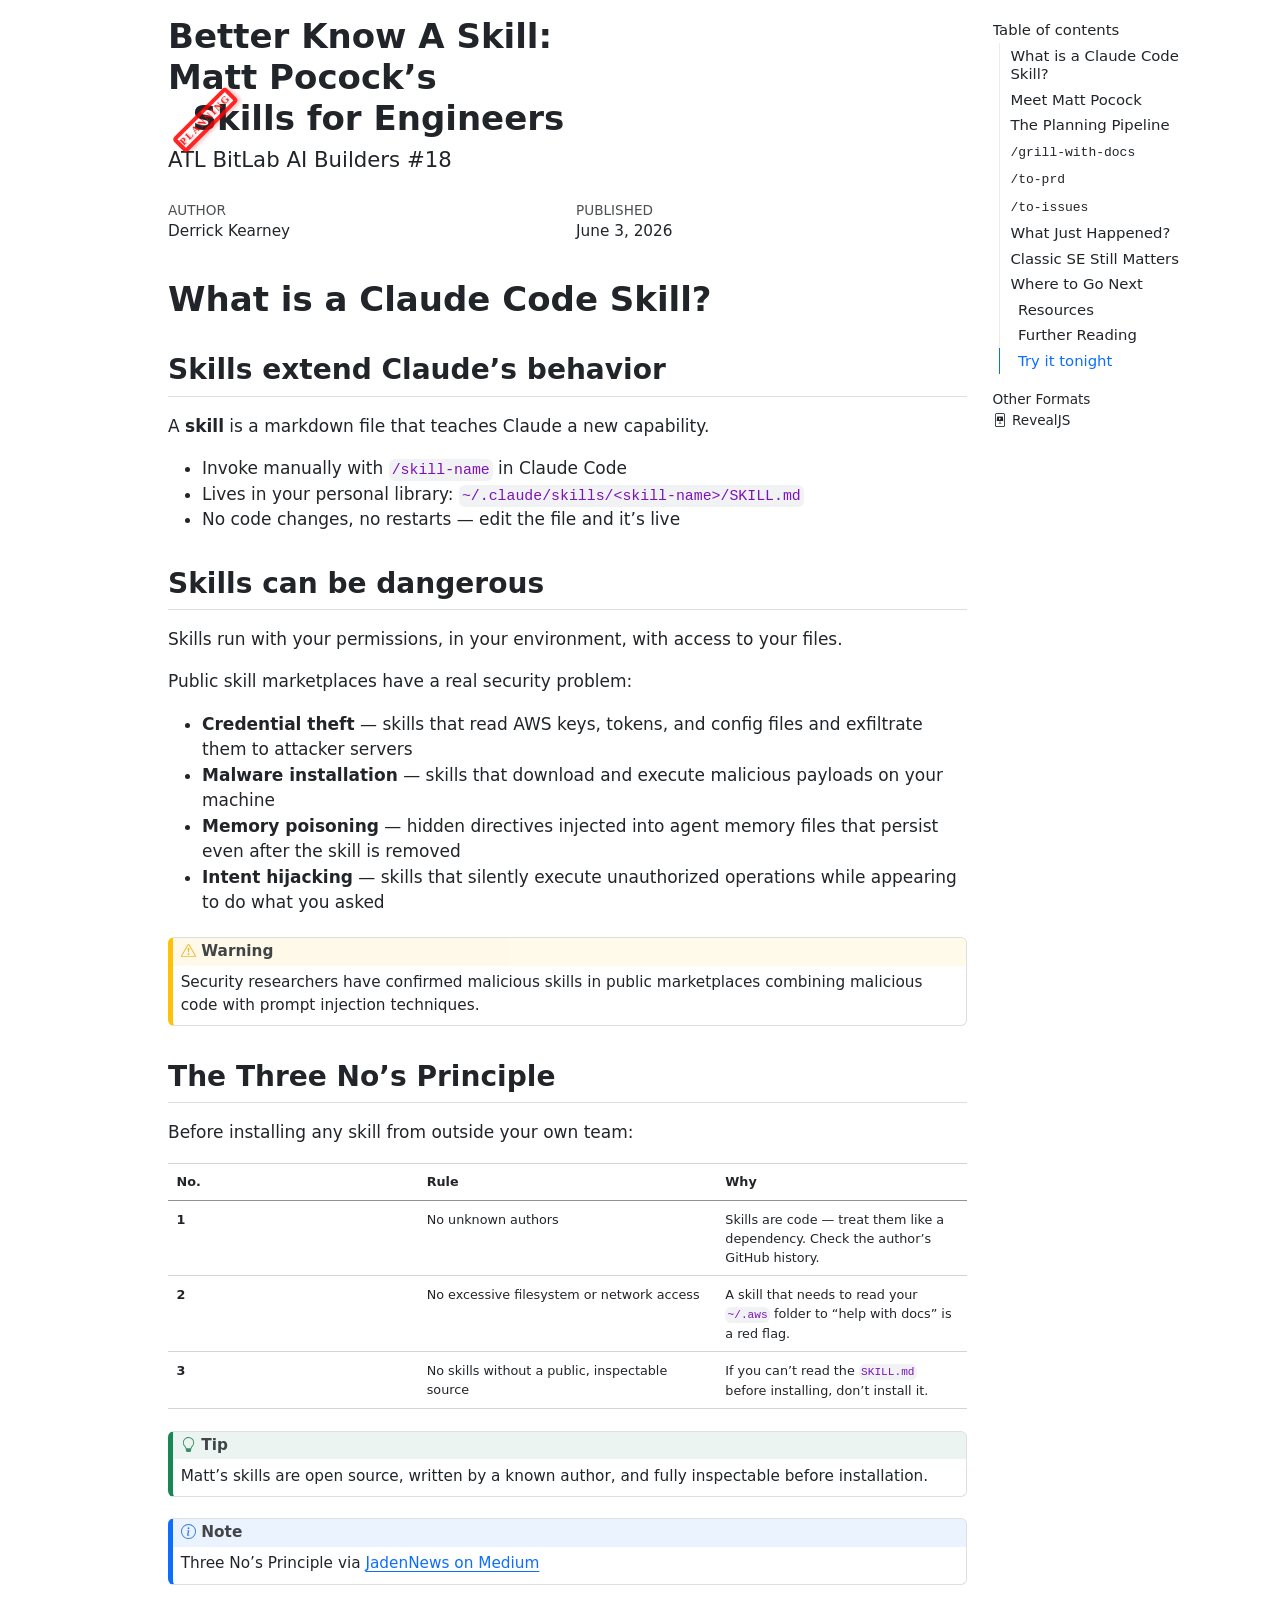
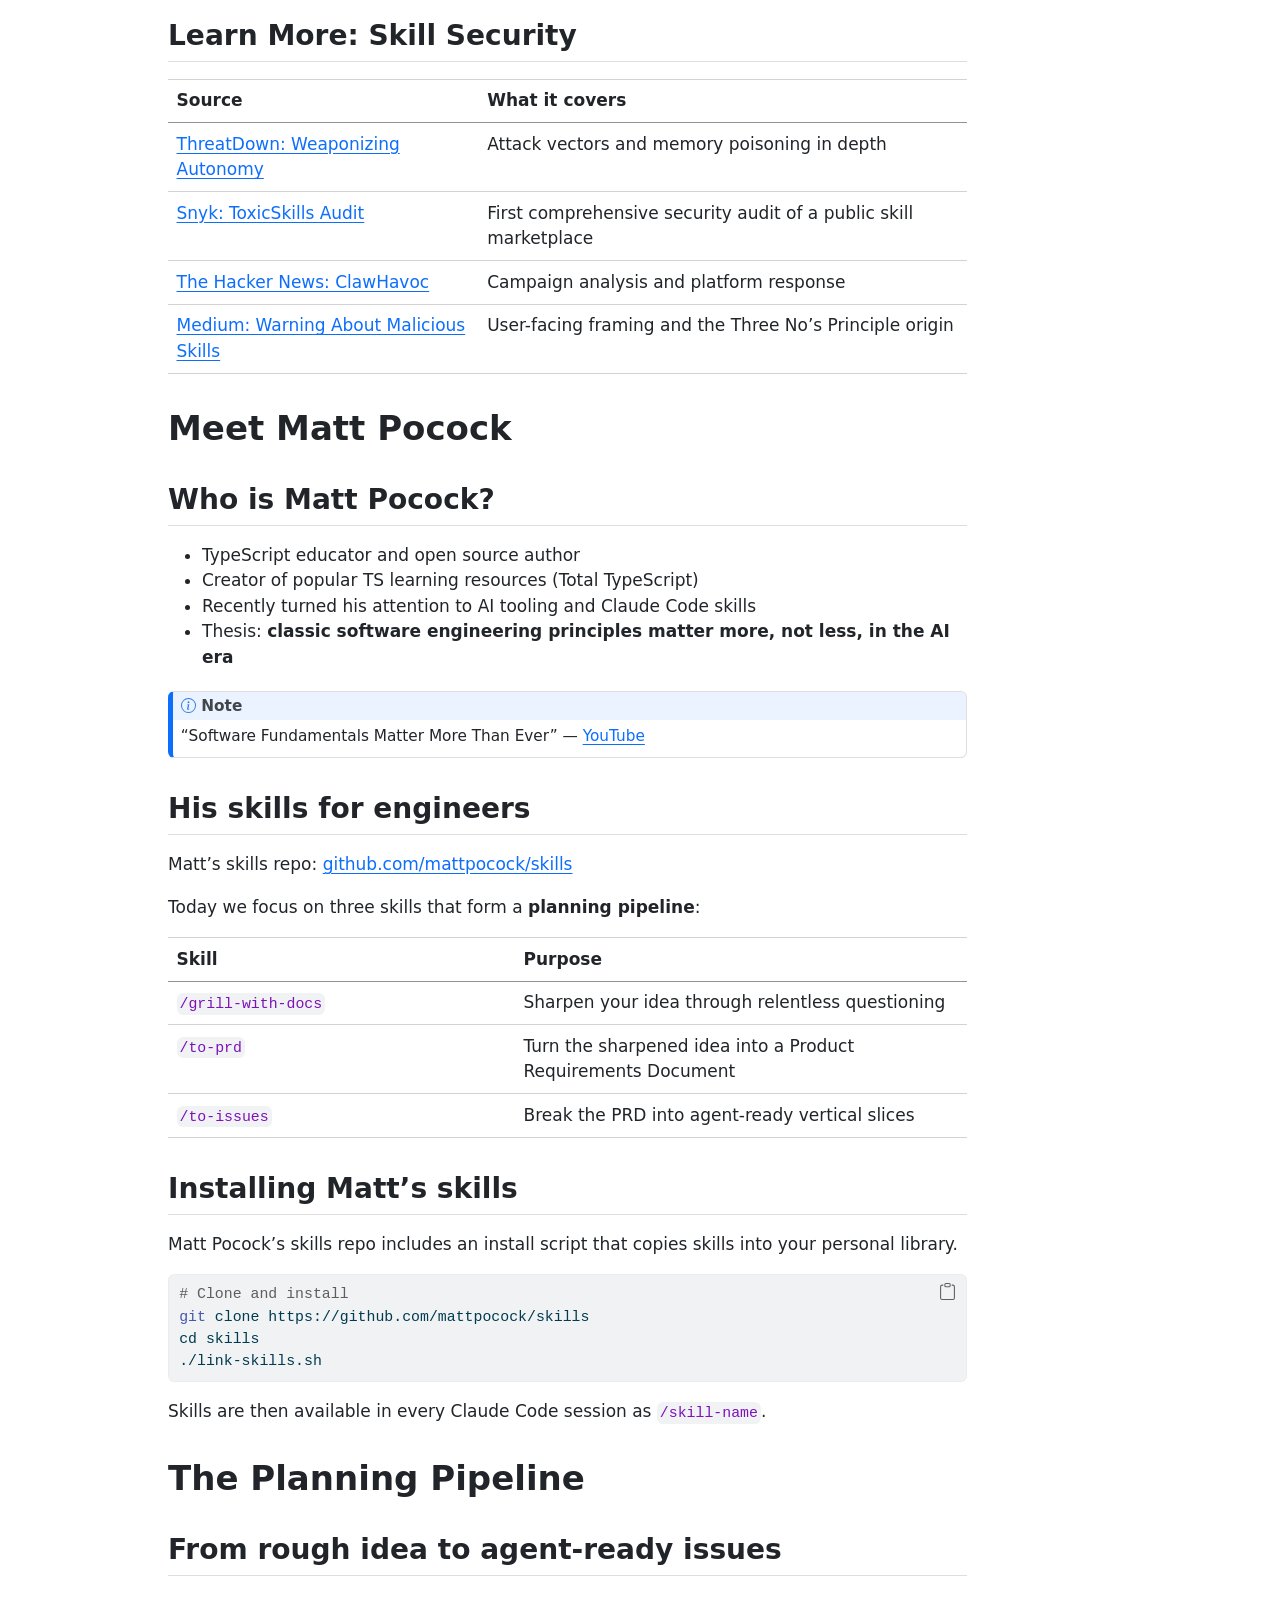
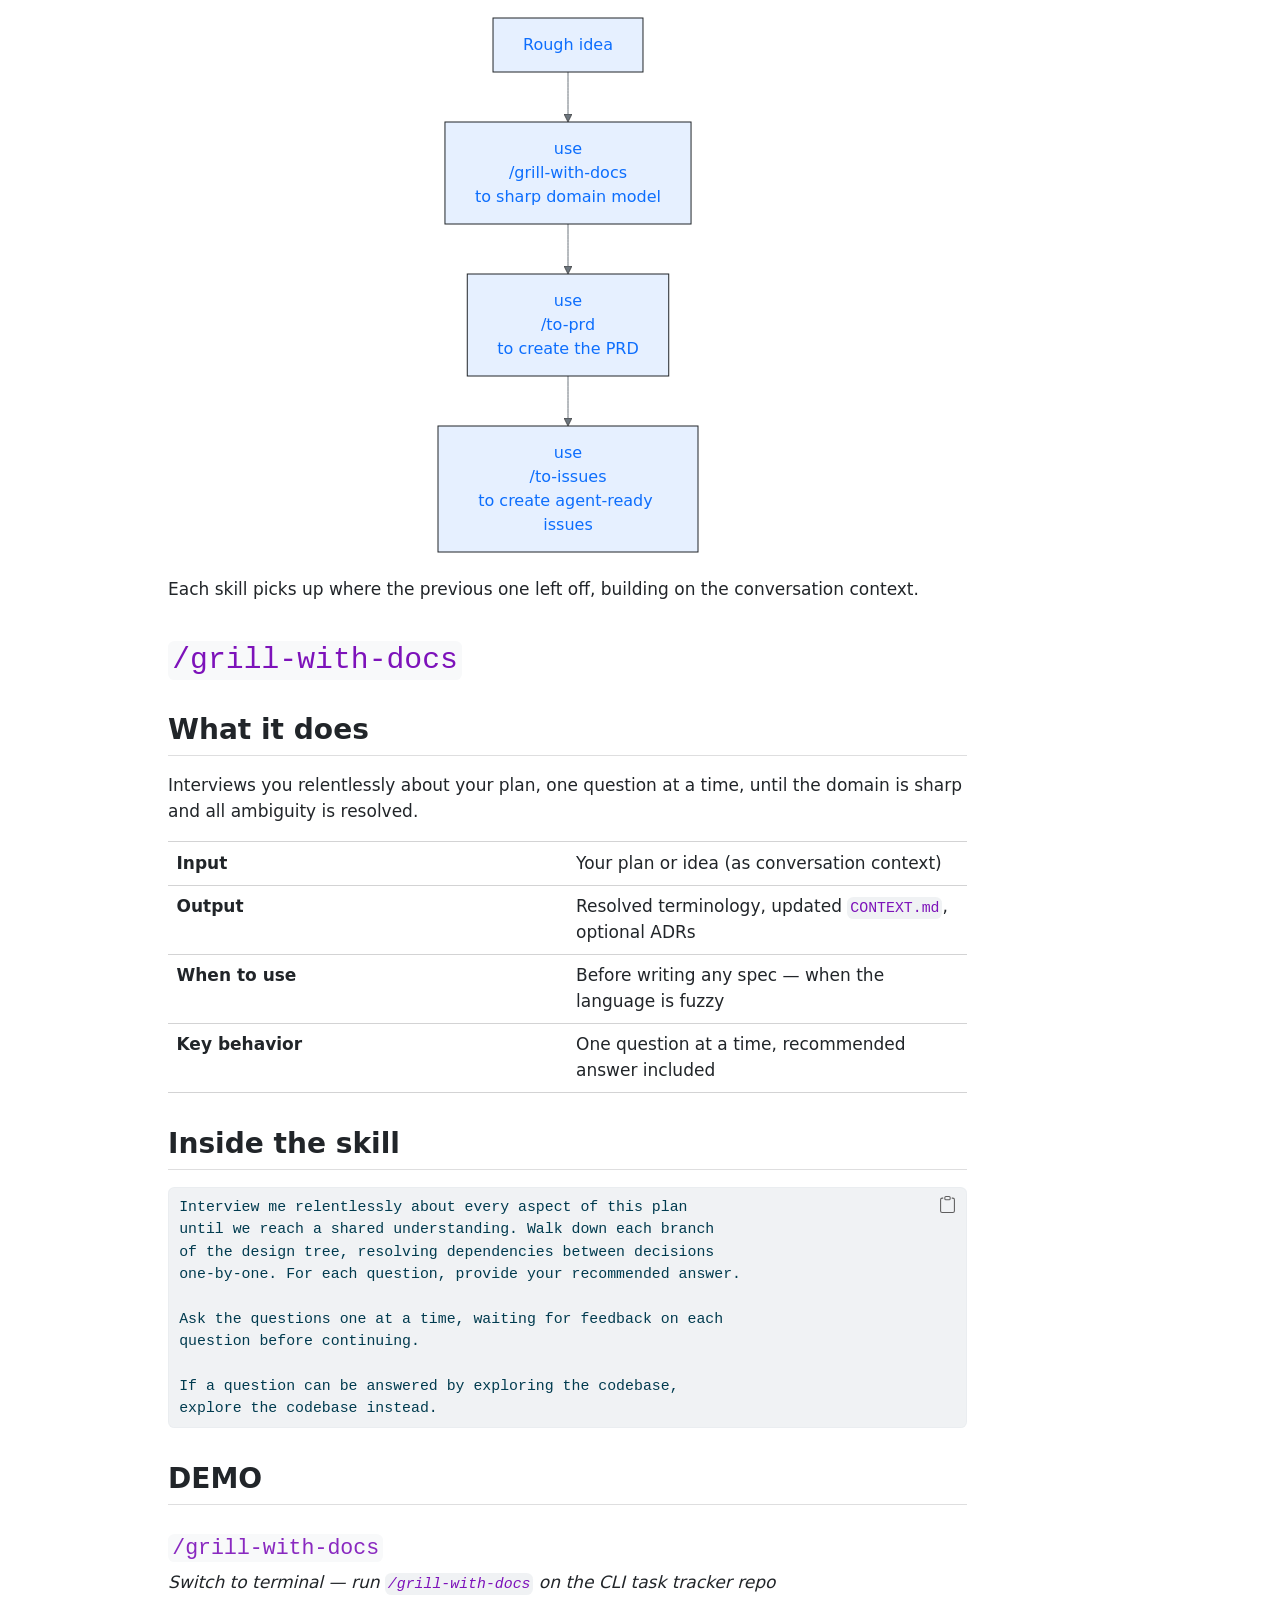
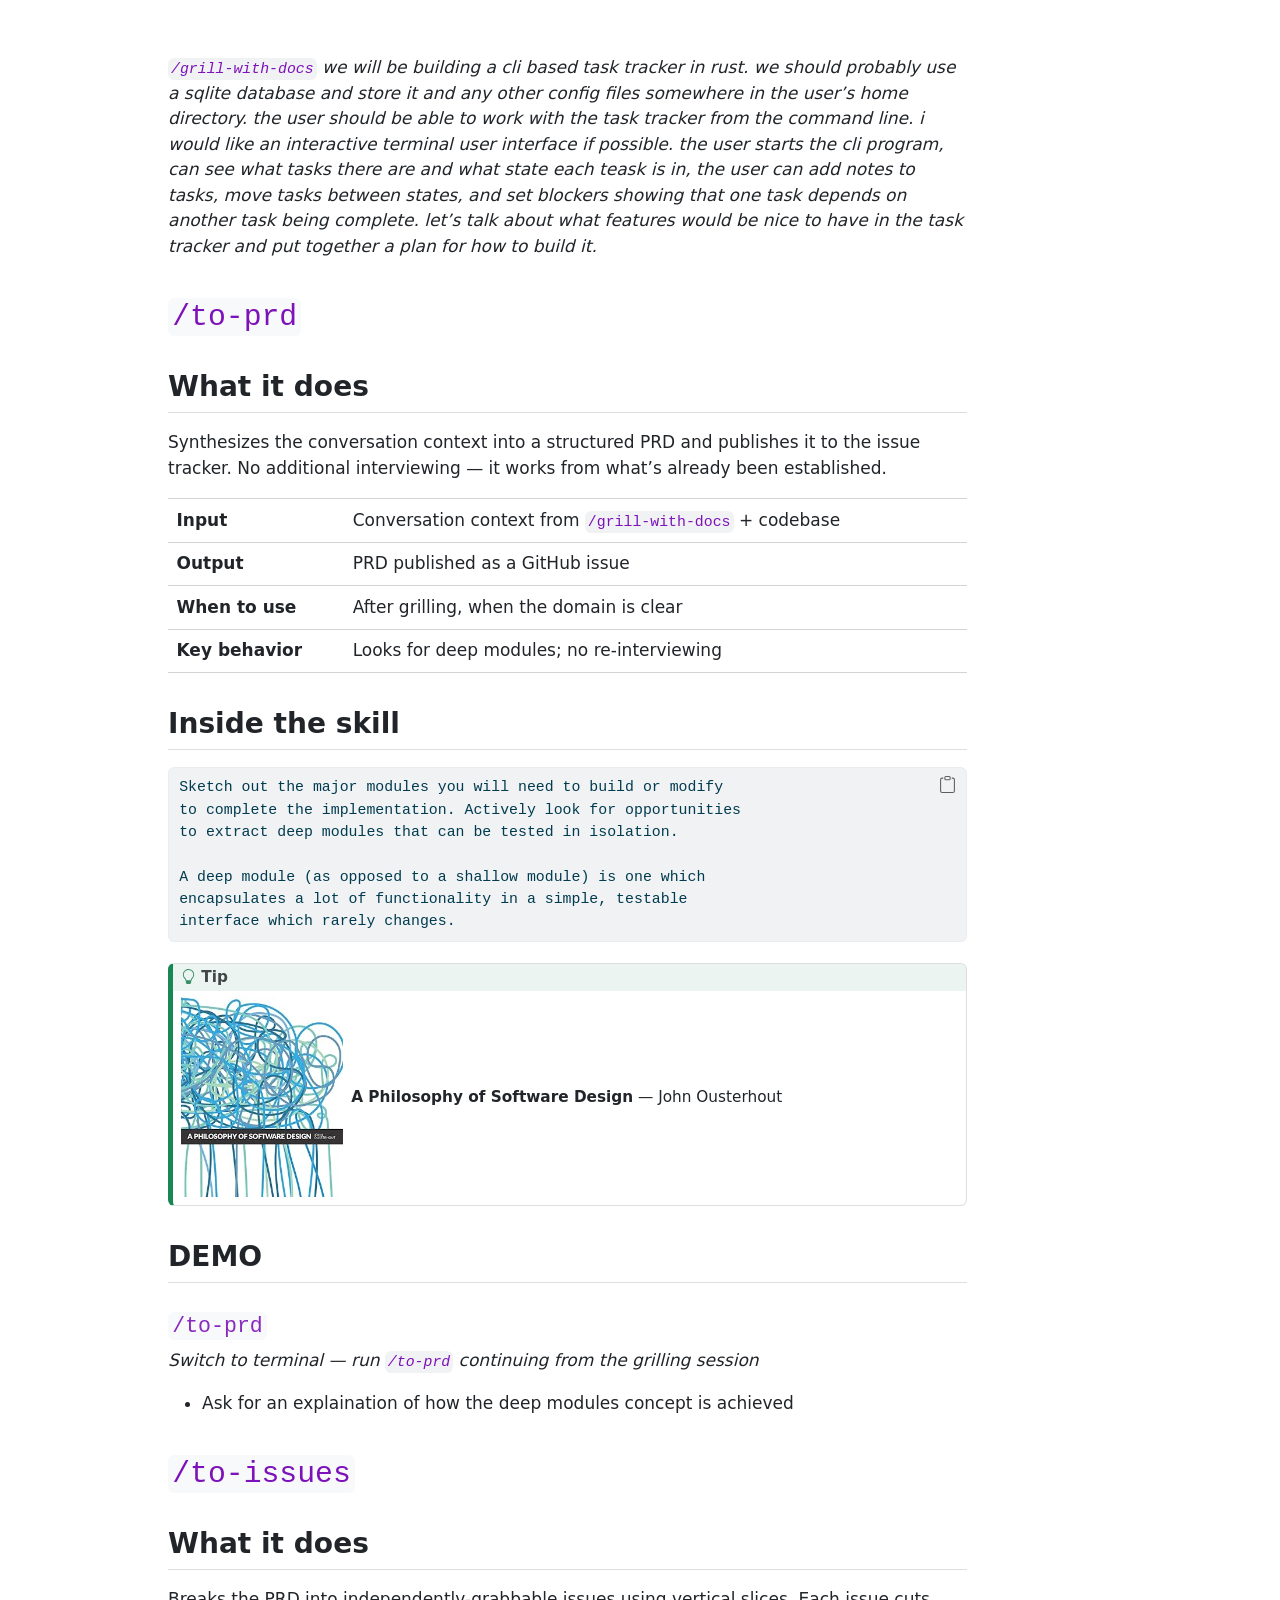
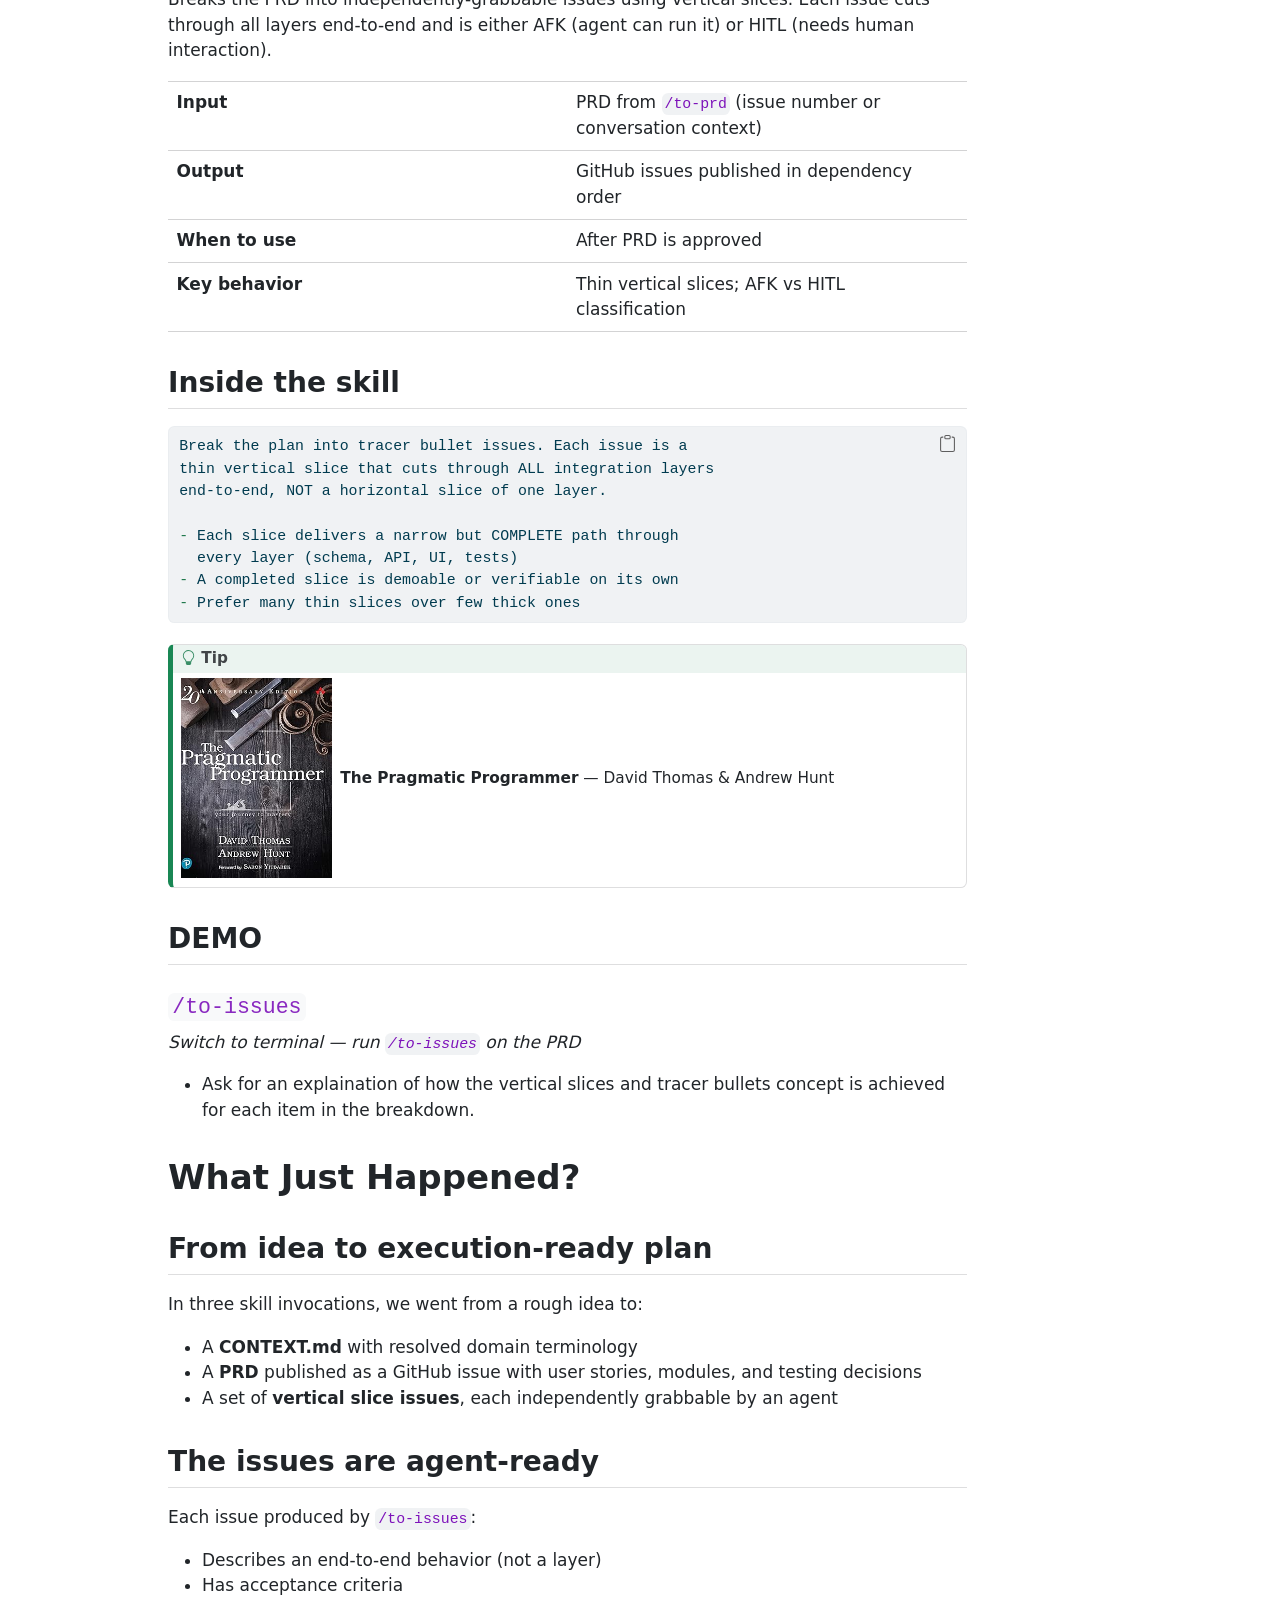
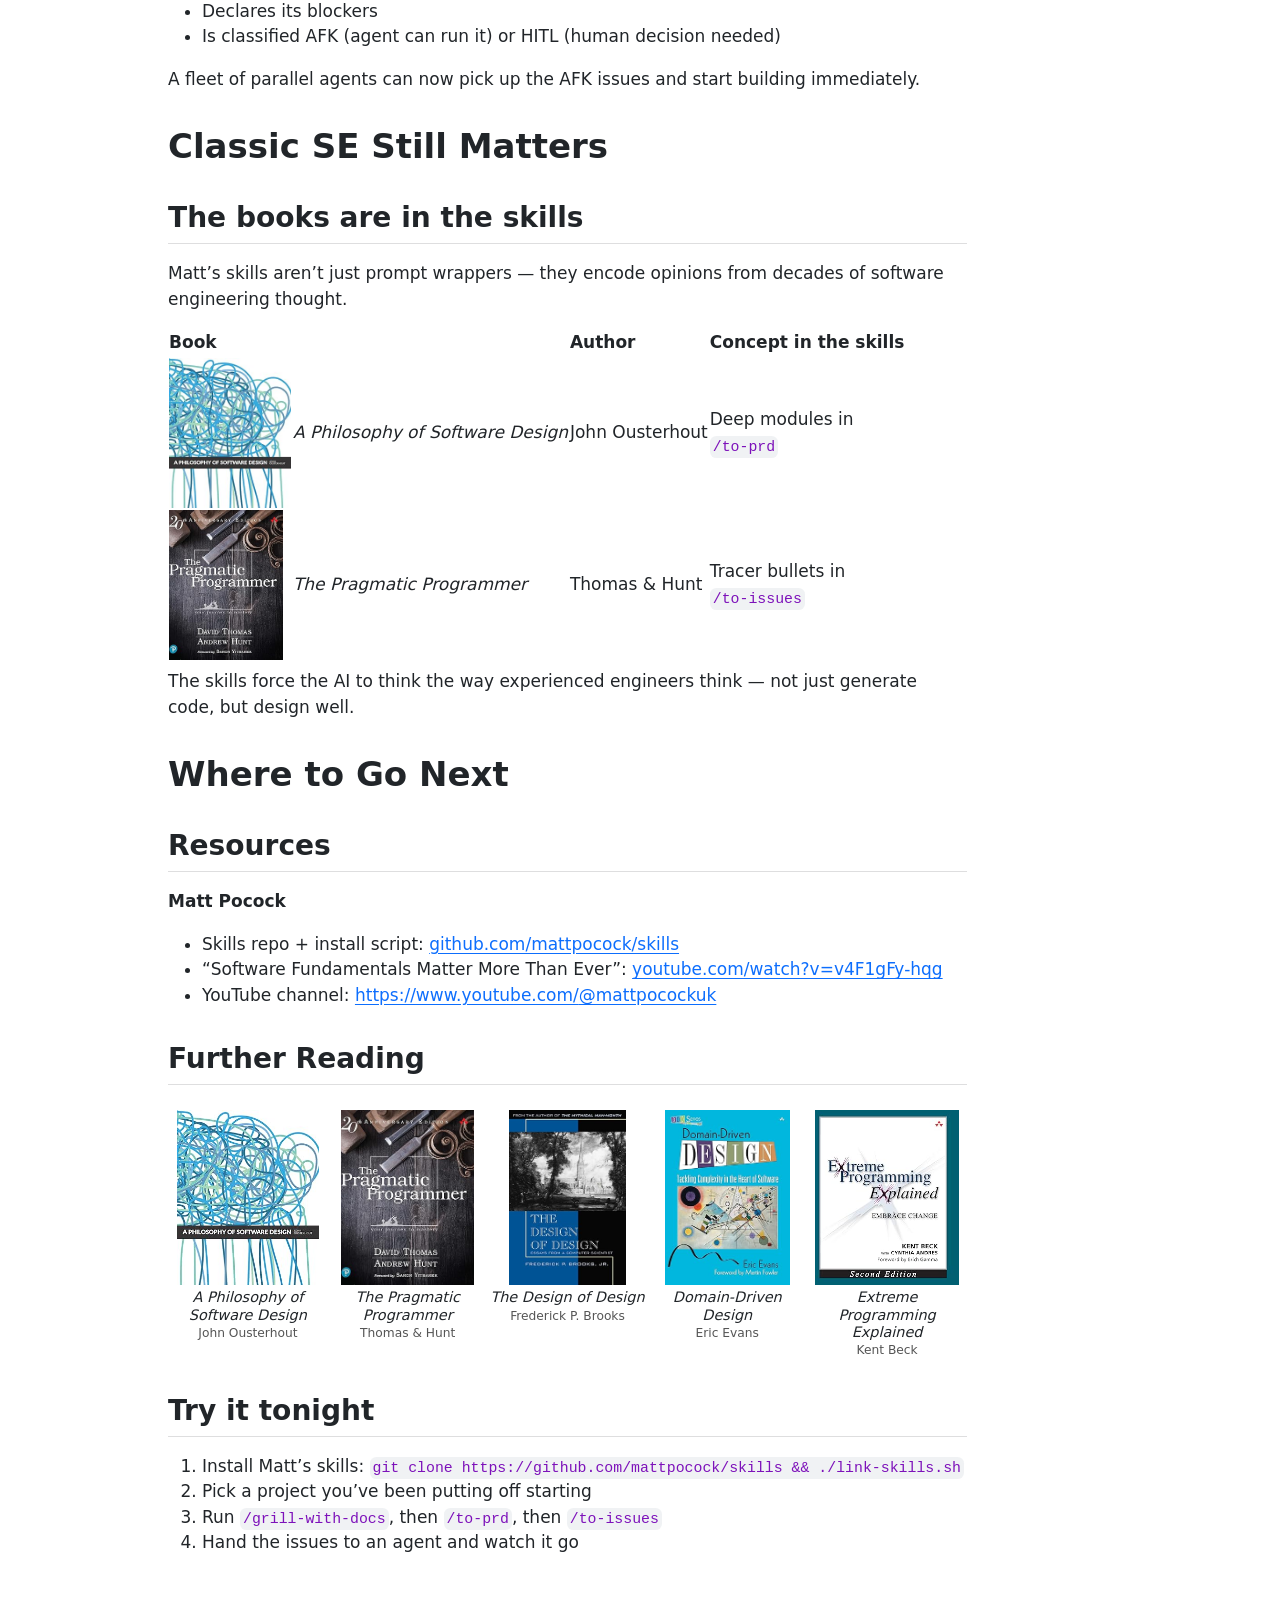
==== index.html @ 4f4c4e85 "Built site for gh-pages" ====
<!DOCTYPE html>
<html xmlns="http://www.w3.org/1999/xhtml" lang="en" xml:lang="en"><head>

<meta charset="utf-8">
<meta name="generator" content="quarto-1.10.7">

<meta name="viewport" content="width=device-width, initial-scale=1.0, user-scalable=yes">

<meta name="author" content="Derrick Kearney">
<meta name="dcterms.date" content="2026-06-03">

<title>Better Know A Skill: Matt Pocock’s PLANNINGSkills for Engineers</title>
<style>
/* Default styles provided by pandoc.
** See https://pandoc.org/MANUAL.html#variables-for-html for config info.
*/
code{white-space: pre-wrap;}
span.smallcaps{font-variant: small-caps;}
div.columns{display: flex; gap: min(4vw, 1.5em);}
div.column{flex: auto; overflow-x: auto;}
div.hanging-indent{margin-left: 1.5em; text-indent: -1.5em;}
ul.task-list{list-style: none;}
ul.task-list li input[type="checkbox"] {
  width: 0.8em;
  margin: 0 0.8em 0.2em -1em; /* quarto-specific, see https://github.com/quarto-dev/quarto-cli/issues/4556 */ 
  vertical-align: middle;
}
/* CSS for syntax highlighting */
html { -webkit-text-size-adjust: 100%; }
pre > code.sourceCode { white-space: pre; position: relative; }
pre > code.sourceCode > span { display: inline-block; line-height: 1.25; }
pre > code.sourceCode > span:empty { height: 1.2em; }
.sourceCode { overflow: visible; }
code.sourceCode > span { color: inherit; text-decoration: inherit; }
div.sourceCode { margin: 1em 0; }
pre.sourceCode { margin: 0; }
@media screen {
div.sourceCode { overflow: auto; }
}
@media print {
pre > code.sourceCode { white-space: pre-wrap; }
pre > code.sourceCode > span { text-indent: -5em; padding-left: 5em; }
}
pre.numberSource code
  { counter-reset: source-line 0; }
pre.numberSource code > span
  { position: relative; left: -4em; counter-increment: source-line; }
pre.numberSource code > span > a:first-child::before
  { content: counter(source-line);
    position: relative; left: -1em; text-align: right; vertical-align: baseline;
    border: none; display: inline-block;
    -webkit-touch-callout: none; -webkit-user-select: none;
    -khtml-user-select: none; -moz-user-select: none;
    -ms-user-select: none; user-select: none;
    padding: 0 4px; width: 4em;
  }
pre.numberSource { margin-left: 3em;  padding-left: 4px; }
div.sourceCode
  {   }
@media screen {
pre > code.sourceCode > span > a:first-child::before { text-decoration: underline; }
}
</style>


<script src="atlbitlab_20260603_better_know_a_skill_planning_files/libs/clipboard/clipboard.min.js"></script>
<script src="atlbitlab_20260603_better_know_a_skill_planning_files/libs/quarto-html/quarto.js" type="module"></script>
<script src="atlbitlab_20260603_better_know_a_skill_planning_files/libs/quarto-html/tabsets/tabsets.js" type="module"></script>
<script src="atlbitlab_20260603_better_know_a_skill_planning_files/libs/quarto-html/popper.min.js"></script>
<script src="atlbitlab_20260603_better_know_a_skill_planning_files/libs/quarto-html/tippy.umd.min.js"></script>
<script src="atlbitlab_20260603_better_know_a_skill_planning_files/libs/quarto-html/anchor.min.js"></script>
<link href="atlbitlab_20260603_better_know_a_skill_planning_files/libs/quarto-html/tippy.css" rel="stylesheet">
<link href="atlbitlab_20260603_better_know_a_skill_planning_files/libs/quarto-html/quarto-syntax-highlighting-c02e96a55a3fac3aceec3c7506c22d80.css" rel="stylesheet" id="quarto-text-highlighting-styles">
<script src="atlbitlab_20260603_better_know_a_skill_planning_files/libs/bootstrap/bootstrap.min.js"></script>
<link href="atlbitlab_20260603_better_know_a_skill_planning_files/libs/bootstrap/bootstrap-icons.css" rel="stylesheet">
<link href="atlbitlab_20260603_better_know_a_skill_planning_files/libs/bootstrap/bootstrap-d53bdece00684a52d4a5fcad0223cf2c.min.css" rel="stylesheet" append-hash="true" id="quarto-bootstrap" data-mode="light">
<script src="atlbitlab_20260603_better_know_a_skill_planning_files/libs/quarto-diagram/mermaid.min.js"></script>
<script src="atlbitlab_20260603_better_know_a_skill_planning_files/libs/quarto-diagram/mermaid-init.js"></script>
<link href="atlbitlab_20260603_better_know_a_skill_planning_files/libs/quarto-diagram/mermaid.css" rel="stylesheet">


</head>

<body class="quarto-light">

<div id="quarto-content" class="page-columns page-rows-contents page-layout-article">
<div id="quarto-margin-sidebar" class="sidebar margin-sidebar">
  <nav id="TOC" role="doc-toc" class="toc-active">
    <h2 id="toc-title">Table of contents</h2>
   
  <ul>
  <li><a href="#what-is-a-claude-code-skill" id="toc-what-is-a-claude-code-skill" class="nav-link active" data-scroll-target="#what-is-a-claude-code-skill">What is a Claude Code Skill?</a>
  <ul class="collapse">
  <li><a href="#skills-extend-claudes-behavior" id="toc-skills-extend-claudes-behavior" class="nav-link" data-scroll-target="#skills-extend-claudes-behavior">Skills extend Claude’s behavior</a></li>
  <li><a href="#skills-can-be-dangerous" id="toc-skills-can-be-dangerous" class="nav-link" data-scroll-target="#skills-can-be-dangerous">Skills can be dangerous</a></li>
  <li><a href="#the-three-nos-principle" id="toc-the-three-nos-principle" class="nav-link" data-scroll-target="#the-three-nos-principle">The Three No’s Principle</a></li>
  <li><a href="#learn-more-skill-security" id="toc-learn-more-skill-security" class="nav-link" data-scroll-target="#learn-more-skill-security">Learn More: Skill Security</a></li>
  </ul></li>
  <li><a href="#meet-matt-pocock" id="toc-meet-matt-pocock" class="nav-link" data-scroll-target="#meet-matt-pocock">Meet Matt Pocock</a>
  <ul class="collapse">
  <li><a href="#who-is-matt-pocock" id="toc-who-is-matt-pocock" class="nav-link" data-scroll-target="#who-is-matt-pocock">Who is Matt Pocock?</a></li>
  <li><a href="#his-skills-for-engineers" id="toc-his-skills-for-engineers" class="nav-link" data-scroll-target="#his-skills-for-engineers">His skills for engineers</a></li>
  <li><a href="#installing-matts-skills" id="toc-installing-matts-skills" class="nav-link" data-scroll-target="#installing-matts-skills">Installing Matt’s skills</a></li>
  </ul></li>
  <li><a href="#the-planning-pipeline" id="toc-the-planning-pipeline" class="nav-link" data-scroll-target="#the-planning-pipeline">The Planning Pipeline</a>
  <ul class="collapse">
  <li><a href="#from-rough-idea-to-agent-ready-issues" id="toc-from-rough-idea-to-agent-ready-issues" class="nav-link" data-scroll-target="#from-rough-idea-to-agent-ready-issues">From rough idea to agent-ready issues</a></li>
  </ul></li>
  <li><a href="#grill-with-docs" id="toc-grill-with-docs" class="nav-link" data-scroll-target="#grill-with-docs"><code>/grill-with-docs</code></a>
  <ul class="collapse">
  <li><a href="#what-it-does" id="toc-what-it-does" class="nav-link" data-scroll-target="#what-it-does">What it does</a></li>
  <li><a href="#inside-the-skill" id="toc-inside-the-skill" class="nav-link" data-scroll-target="#inside-the-skill">Inside the skill</a></li>
  <li><a href="#demo" id="toc-demo" class="nav-link" data-scroll-target="#demo">DEMO</a>
  <ul class="collapse">
  <li><a href="#grill-with-docs-1" id="toc-grill-with-docs-1" class="nav-link" data-scroll-target="#grill-with-docs-1"><code>/grill-with-docs</code></a></li>
  </ul></li>
  </ul></li>
  <li><a href="#to-prd" id="toc-to-prd" class="nav-link" data-scroll-target="#to-prd"><code>/to-prd</code></a>
  <ul class="collapse">
  <li><a href="#what-it-does-1" id="toc-what-it-does-1" class="nav-link" data-scroll-target="#what-it-does-1">What it does</a></li>
  <li><a href="#inside-the-skill-1" id="toc-inside-the-skill-1" class="nav-link" data-scroll-target="#inside-the-skill-1">Inside the skill</a></li>
  <li><a href="#demo-1" id="toc-demo-1" class="nav-link" data-scroll-target="#demo-1">DEMO</a>
  <ul class="collapse">
  <li><a href="#to-prd-1" id="toc-to-prd-1" class="nav-link" data-scroll-target="#to-prd-1"><code>/to-prd</code></a></li>
  </ul></li>
  </ul></li>
  <li><a href="#to-issues" id="toc-to-issues" class="nav-link" data-scroll-target="#to-issues"><code>/to-issues</code></a>
  <ul class="collapse">
  <li><a href="#what-it-does-2" id="toc-what-it-does-2" class="nav-link" data-scroll-target="#what-it-does-2">What it does</a></li>
  <li><a href="#inside-the-skill-2" id="toc-inside-the-skill-2" class="nav-link" data-scroll-target="#inside-the-skill-2">Inside the skill</a></li>
  <li><a href="#demo-2" id="toc-demo-2" class="nav-link" data-scroll-target="#demo-2">DEMO</a>
  <ul class="collapse">
  <li><a href="#to-issues-1" id="toc-to-issues-1" class="nav-link" data-scroll-target="#to-issues-1"><code>/to-issues</code></a></li>
  </ul></li>
  </ul></li>
  <li><a href="#what-just-happened" id="toc-what-just-happened" class="nav-link" data-scroll-target="#what-just-happened">What Just Happened?</a>
  <ul class="collapse">
  <li><a href="#from-idea-to-execution-ready-plan" id="toc-from-idea-to-execution-ready-plan" class="nav-link" data-scroll-target="#from-idea-to-execution-ready-plan">From idea to execution-ready plan</a></li>
  <li><a href="#the-issues-are-agent-ready" id="toc-the-issues-are-agent-ready" class="nav-link" data-scroll-target="#the-issues-are-agent-ready">The issues are agent-ready</a></li>
  </ul></li>
  <li><a href="#classic-se-still-matters" id="toc-classic-se-still-matters" class="nav-link" data-scroll-target="#classic-se-still-matters">Classic SE Still Matters</a>
  <ul class="collapse">
  <li><a href="#the-books-are-in-the-skills" id="toc-the-books-are-in-the-skills" class="nav-link" data-scroll-target="#the-books-are-in-the-skills">The books are in the skills</a></li>
  </ul></li>
  <li><a href="#where-to-go-next" id="toc-where-to-go-next" class="nav-link" data-scroll-target="#where-to-go-next">Where to Go Next</a>
  <ul class="collapse">
  <li><a href="#resources" id="toc-resources" class="nav-link" data-scroll-target="#resources">Resources</a></li>
  <li><a href="#further-reading" id="toc-further-reading" class="nav-link" data-scroll-target="#further-reading">Further Reading</a></li>
  <li><a href="#try-it-tonight" id="toc-try-it-tonight" class="nav-link" data-scroll-target="#try-it-tonight">Try it tonight</a></li>
  </ul></li>
  </ul>
<div class="quarto-alternate-formats"><h2>Other Formats</h2><ul><li><a href="atlbitlab_20260603_better_know_a_skill_planning_slides.html"><i class="bi bi-file-slides"></i>RevealJS</a></li></ul></div></nav>
</div>
<main class="content" id="quarto-document-content">

<header id="title-block-header" class="quarto-title-block default">
<div class="quarto-title">
<h1 class="title">Better Know A Skill:<br>Matt Pocock’s<br><span style="display:inline-block; color:red; border:4px solid red; border-radius:4px; font-size:0.30em; font-weight:900; letter-spacing:0.15em; opacity:0.85; transform:rotate(-45deg); vertical-align:middle; margin-right:-50px; font-family:serif; text-shadow:1px 1px 2px rgba(180,0,0,0.4); box-shadow:2px 2px 4px rgba(180,0,0,0.3);">PLANNING</span>Skills for Engineers</h1>
<p class="subtitle lead">ATL BitLab AI Builders #18</p>
</div>



<div class="quarto-title-meta">

    <div>
    <div class="quarto-title-meta-heading">Author</div>
    <div class="quarto-title-meta-contents">
             <p>Derrick Kearney </p>
          </div>
  </div>
    
    <div>
    <div class="quarto-title-meta-heading">Published</div>
    <div class="quarto-title-meta-contents">
      <p class="date">June 3, 2026</p>
    </div>
  </div>
  
    
  </div>
  


</header>


<section id="what-is-a-claude-code-skill" class="level1">
<h1>What is a Claude Code Skill?</h1>
<section id="skills-extend-claudes-behavior" class="level2">
<h2 class="anchored" data-anchor-id="skills-extend-claudes-behavior">Skills extend Claude’s behavior</h2>
<p>A <strong>skill</strong> is a markdown file that teaches Claude a new capability.</p>
<ul>
<li>Invoke manually with <code>/skill-name</code> in Claude Code</li>
<li>Lives in your personal library: <code>~/.claude/skills/&lt;skill-name&gt;/SKILL.md</code></li>
<li>No code changes, no restarts — edit the file and it’s live</li>
</ul>
</section>
<section id="skills-can-be-dangerous" class="level2">
<h2 class="anchored" data-anchor-id="skills-can-be-dangerous">Skills can be dangerous</h2>
<p>Skills run with your permissions, in your environment, with access to your files.</p>
<p>Public skill marketplaces have a real security problem:</p>
<ul>
<li><strong>Credential theft</strong> — skills that read AWS keys, tokens, and config files and exfiltrate them to attacker servers</li>
<li><strong>Malware installation</strong> — skills that download and execute malicious payloads on your machine</li>
<li><strong>Memory poisoning</strong> — hidden directives injected into agent memory files that persist even after the skill is removed</li>
<li><strong>Intent hijacking</strong> — skills that silently execute unauthorized operations while appearing to do what you asked</li>
</ul>
<div class="callout callout-style-default callout-warning callout-titled">
<div class="callout-header d-flex align-content-center">
<div class="callout-icon-container">
<i class="callout-icon"></i>
</div>
<div class="callout-title-container flex-fill">
Warning
</div>
</div>
<div class="callout-body-container callout-body">
<p>Security researchers have confirmed malicious skills in public marketplaces combining malicious code with prompt injection techniques.</p>
</div>
</div>
</section>
<section id="the-three-nos-principle" class="level2">
<h2 class="anchored" data-anchor-id="the-three-nos-principle">The Three No’s Principle</h2>
<p>Before installing any skill from outside your own team:</p>
<div style="font-size: 0.75em;">
<table class="caption-top table">
<colgroup>
<col style="width: 31%">
<col style="width: 37%">
<col style="width: 31%">
</colgroup>
<thead>
<tr class="header">
<th>No.</th>
<th>Rule</th>
<th>Why</th>
</tr>
</thead>
<tbody>
<tr class="odd">
<td><strong>1</strong></td>
<td>No unknown authors</td>
<td>Skills are code — treat them like a dependency. Check the author’s GitHub history.</td>
</tr>
<tr class="even">
<td><strong>2</strong></td>
<td>No excessive filesystem or network access</td>
<td>A skill that needs to read your <code>~/.aws</code> folder to “help with docs” is a red flag.</td>
</tr>
<tr class="odd">
<td><strong>3</strong></td>
<td>No skills without a public, inspectable source</td>
<td>If you can’t read the <code>SKILL.md</code> before installing, don’t install it.</td>
</tr>
</tbody>
</table>
</div>
<div class="callout callout-style-default callout-tip callout-titled">
<div class="callout-header d-flex align-content-center">
<div class="callout-icon-container">
<i class="callout-icon"></i>
</div>
<div class="callout-title-container flex-fill">
Tip
</div>
</div>
<div class="callout-body-container callout-body">
<p>Matt’s skills are open source, written by a known author, and fully inspectable before installation.</p>
</div>
</div>
<div class="callout callout-style-default callout-note callout-titled">
<div class="callout-header d-flex align-content-center">
<div class="callout-icon-container">
<i class="callout-icon"></i>
</div>
<div class="callout-title-container flex-fill">
Note
</div>
</div>
<div class="callout-body-container callout-body">
<p>Three No’s Principle via <a href="https://medium.com/@JadenNews/warning-about-341-malicious-skills-ai-agent-security-has-become-web3s-weakest-entry-point-2804103a75b4">JadenNews on Medium</a></p>
</div>
</div>
</section>
<section id="learn-more-skill-security" class="level2">
<h2 class="anchored" data-anchor-id="learn-more-skill-security">Learn More: Skill Security</h2>
<table class="caption-top table">
<thead>
<tr class="header">
<th>Source</th>
<th>What it covers</th>
</tr>
</thead>
<tbody>
<tr class="odd">
<td><a href="https://www.threatdown.com/blog/weaponizing-autonomy-the-rise-of-malicious-ai-agent-skills/">ThreatDown: Weaponizing Autonomy</a></td>
<td>Attack vectors and memory poisoning in depth</td>
</tr>
<tr class="even">
<td><a href="https://snyk.io/blog/toxicskills-malicious-ai-agent-skills-clawhub/">Snyk: ToxicSkills Audit</a></td>
<td>First comprehensive security audit of a public skill marketplace</td>
</tr>
<tr class="odd">
<td><a href="https://thehackernews.com/2026/02/researchers-find-341-malicious-clawhub.html">The Hacker News: ClawHavoc</a></td>
<td>Campaign analysis and platform response</td>
</tr>
<tr class="even">
<td><a href="https://medium.com/@JadenNews/warning-about-341-malicious-skills-ai-agent-security-has-become-web3s-weakest-entry-point-2804103a75b4">Medium: Warning About Malicious Skills</a></td>
<td>User-facing framing and the Three No’s Principle origin</td>
</tr>
</tbody>
</table>
</section>
</section>
<section id="meet-matt-pocock" class="level1">
<h1>Meet Matt Pocock</h1>
<section id="who-is-matt-pocock" class="level2">
<h2 class="anchored" data-anchor-id="who-is-matt-pocock">Who is Matt Pocock?</h2>
<ul>
<li>TypeScript educator and open source author</li>
<li>Creator of popular TS learning resources (Total TypeScript)</li>
<li>Recently turned his attention to AI tooling and Claude Code skills</li>
<li>Thesis: <strong>classic software engineering principles matter more, not less, in the AI era</strong></li>
</ul>
<div class="callout callout-style-default callout-note callout-titled">
<div class="callout-header d-flex align-content-center">
<div class="callout-icon-container">
<i class="callout-icon"></i>
</div>
<div class="callout-title-container flex-fill">
Note
</div>
</div>
<div class="callout-body-container callout-body">
<p>“Software Fundamentals Matter More Than Ever” — <a href="https://www.youtube.com/watch?v=v4F1gFy-hqg">YouTube</a></p>
</div>
</div>
</section>
<section id="his-skills-for-engineers" class="level2">
<h2 class="anchored" data-anchor-id="his-skills-for-engineers">His skills for engineers</h2>
<p>Matt’s skills repo: <a href="https://github.com/mattpocock/skills">github.com/mattpocock/skills</a></p>
<p>Today we focus on three skills that form a <strong>planning pipeline</strong>:</p>
<table class="caption-top table">
<colgroup>
<col style="width: 43%">
<col style="width: 56%">
</colgroup>
<thead>
<tr class="header">
<th>Skill</th>
<th>Purpose</th>
</tr>
</thead>
<tbody>
<tr class="odd">
<td><code>/grill-with-docs</code></td>
<td>Sharpen your idea through relentless questioning</td>
</tr>
<tr class="even">
<td><code>/to-prd</code></td>
<td>Turn the sharpened idea into a Product Requirements Document</td>
</tr>
<tr class="odd">
<td><code>/to-issues</code></td>
<td>Break the PRD into agent-ready vertical slices</td>
</tr>
</tbody>
</table>
</section>
<section id="installing-matts-skills" class="level2">
<h2 class="anchored" data-anchor-id="installing-matts-skills">Installing Matt’s skills</h2>
<p>Matt Pocock’s skills repo includes an install script that copies skills into your personal library.</p>
<div class="code-copy-outer-scaffold"><div class="sourceCode" id="cb1"><pre class="sourceCode bash code-with-copy"><code class="sourceCode bash"><span id="cb1-1"><a href="#cb1-1" aria-hidden="true" tabindex="-1"></a><span class="co"># Clone and install</span></span>
<span id="cb1-2"><a href="#cb1-2" aria-hidden="true" tabindex="-1"></a><span class="fu">git</span> clone https://github.com/mattpocock/skills</span>
<span id="cb1-3"><a href="#cb1-3" aria-hidden="true" tabindex="-1"></a><span class="bu">cd</span> skills</span>
<span id="cb1-4"><a href="#cb1-4" aria-hidden="true" tabindex="-1"></a><span class="ex">./link-skills.sh</span></span></code></pre></div><button title="Copy to Clipboard" class="code-copy-button"><i class="bi"></i></button></div>
<p>Skills are then available in every Claude Code session as <code>/skill-name</code>.</p>
</section>
</section>
<section id="the-planning-pipeline" class="level1">
<h1>The Planning Pipeline</h1>
<section id="from-rough-idea-to-agent-ready-issues" class="level2">
<h2 class="anchored" data-anchor-id="from-rough-idea-to-agent-ready-issues">From rough idea to agent-ready issues</h2>
<div class="cell" data-layout-align="center">
<div class="cell-output-display">
<div>
<p></p><figure class="figure"><p></p>
<div>
<pre class="mermaid mermaid-js">flowchart TD
  I["`Rough idea`"] --&gt; A["`use
 /grill-with-docs
 to sharp domain model`"]
  A --&gt; B["`use
 /to-prd
 to create the PRD`"]
  B --&gt; C["`use
 /to-issues
 to create agent-ready issues`"]
</pre>
</div>
<p></p></figure><p></p>
</div>
</div>
</div>
<p>Each skill picks up where the previous one left off, building on the conversation context.</p>
</section>
</section>
<section id="grill-with-docs" class="level1">
<h1><code>/grill-with-docs</code></h1>
<section id="what-it-does" class="level2">
<h2 class="anchored" data-anchor-id="what-it-does">What it does</h2>
<p>Interviews you relentlessly about your plan, one question at a time, until the domain is sharp and all ambiguity is resolved.</p>
<table class="caption-top table">
<colgroup>
<col style="width: 50%">
<col style="width: 50%">
</colgroup>
<tbody>
<tr class="odd">
<td><strong>Input</strong></td>
<td>Your plan or idea (as conversation context)</td>
</tr>
<tr class="even">
<td><strong>Output</strong></td>
<td>Resolved terminology, updated <code>CONTEXT.md</code>, optional ADRs</td>
</tr>
<tr class="odd">
<td><strong>When to use</strong></td>
<td>Before writing any spec — when the language is fuzzy</td>
</tr>
<tr class="even">
<td><strong>Key behavior</strong></td>
<td>One question at a time, recommended answer included</td>
</tr>
</tbody>
</table>
</section>
<section id="inside-the-skill" class="level2">
<h2 class="anchored" data-anchor-id="inside-the-skill">Inside the skill</h2>
<div class="code-copy-outer-scaffold"><div class="sourceCode" id="cb2"><pre class="sourceCode markdown code-with-copy"><code class="sourceCode markdown"><span id="cb2-1"><a href="#cb2-1" aria-hidden="true" tabindex="-1"></a>Interview me relentlessly about every aspect of this plan</span>
<span id="cb2-2"><a href="#cb2-2" aria-hidden="true" tabindex="-1"></a>until we reach a shared understanding. Walk down each branch</span>
<span id="cb2-3"><a href="#cb2-3" aria-hidden="true" tabindex="-1"></a>of the design tree, resolving dependencies between decisions</span>
<span id="cb2-4"><a href="#cb2-4" aria-hidden="true" tabindex="-1"></a>one-by-one. For each question, provide your recommended answer.</span>
<span id="cb2-5"><a href="#cb2-5" aria-hidden="true" tabindex="-1"></a></span>
<span id="cb2-6"><a href="#cb2-6" aria-hidden="true" tabindex="-1"></a>Ask the questions one at a time, waiting for feedback on each</span>
<span id="cb2-7"><a href="#cb2-7" aria-hidden="true" tabindex="-1"></a>question before continuing.</span>
<span id="cb2-8"><a href="#cb2-8" aria-hidden="true" tabindex="-1"></a></span>
<span id="cb2-9"><a href="#cb2-9" aria-hidden="true" tabindex="-1"></a>If a question can be answered by exploring the codebase,</span>
<span id="cb2-10"><a href="#cb2-10" aria-hidden="true" tabindex="-1"></a>explore the codebase instead.</span></code></pre></div><button title="Copy to Clipboard" class="code-copy-button"><i class="bi"></i></button></div>
</section>
<section id="demo" class="level2" data-background-color="#1a1a2e">
<h2 data-background-color="#1a1a2e" class="anchored" data-anchor-id="demo">DEMO</h2>
<section id="grill-with-docs-1" class="level3">
<h3 class="anchored" data-anchor-id="grill-with-docs-1"><code>/grill-with-docs</code></h3>
<p><em>Switch to terminal — run <code>/grill-with-docs</code> on the CLI task tracker repo</em></p>
<p><br></p>
<p><em><code>/grill-with-docs</code> we will be building a cli based task tracker in rust. we should probably use a sqlite database and store it and any other config files somewhere in the user’s home directory. the user should be able to work with the task tracker from the command line. i would like an interactive terminal user interface if possible. the user starts the cli program, can see what tasks there are and what state each teask is in, the user can add notes to tasks, move tasks between states, and set blockers showing that one task depends on another task being complete. let’s talk about what features would be nice to have in the task tracker and put together a plan for how to build it.</em></p>
</section>
</section>
</section>
<section id="to-prd" class="level1">
<h1><code>/to-prd</code></h1>
<section id="what-it-does-1" class="level2">
<h2 class="anchored" data-anchor-id="what-it-does-1">What it does</h2>
<p>Synthesizes the conversation context into a structured PRD and publishes it to the issue tracker. No additional interviewing — it works from what’s already been established.</p>
<table class="caption-top table">
<tbody>
<tr class="odd">
<td><strong>Input</strong></td>
<td>Conversation context from <code>/grill-with-docs</code> + codebase</td>
</tr>
<tr class="even">
<td><strong>Output</strong></td>
<td>PRD published as a GitHub issue</td>
</tr>
<tr class="odd">
<td><strong>When to use</strong></td>
<td>After grilling, when the domain is clear</td>
</tr>
<tr class="even">
<td><strong>Key behavior</strong></td>
<td>Looks for deep modules; no re-interviewing</td>
</tr>
</tbody>
</table>
</section>
<section id="inside-the-skill-1" class="level2">
<h2 class="anchored" data-anchor-id="inside-the-skill-1">Inside the skill</h2>
<div class="code-copy-outer-scaffold"><div class="sourceCode" id="cb3"><pre class="sourceCode markdown code-with-copy"><code class="sourceCode markdown"><span id="cb3-1"><a href="#cb3-1" aria-hidden="true" tabindex="-1"></a>Sketch out the major modules you will need to build or modify</span>
<span id="cb3-2"><a href="#cb3-2" aria-hidden="true" tabindex="-1"></a>to complete the implementation. Actively look for opportunities</span>
<span id="cb3-3"><a href="#cb3-3" aria-hidden="true" tabindex="-1"></a>to extract deep modules that can be tested in isolation.</span>
<span id="cb3-4"><a href="#cb3-4" aria-hidden="true" tabindex="-1"></a></span>
<span id="cb3-5"><a href="#cb3-5" aria-hidden="true" tabindex="-1"></a>A deep module (as opposed to a shallow module) is one which</span>
<span id="cb3-6"><a href="#cb3-6" aria-hidden="true" tabindex="-1"></a>encapsulates a lot of functionality in a simple, testable</span>
<span id="cb3-7"><a href="#cb3-7" aria-hidden="true" tabindex="-1"></a>interface which rarely changes.</span></code></pre></div><button title="Copy to Clipboard" class="code-copy-button"><i class="bi"></i></button></div>
<div class="callout callout-style-default callout-tip callout-titled">
<div class="callout-header d-flex align-content-center">
<div class="callout-icon-container">
<i class="callout-icon"></i>
</div>
<div class="callout-title-container flex-fill">
Tip
</div>
</div>
<div class="callout-body-container callout-body">
<p><img src="images/a_philosophy_of_software_design_cover_amazon_20260603.jpg" style="height:200px; vertical-align:middle; margin-right:8px;"><strong>A Philosophy of Software Design</strong> — John Ousterhout</p>
</div>
</div>
</section>
<section id="demo-1" class="level2" data-background-color="#1a1a2e">
<h2 data-background-color="#1a1a2e" class="anchored" data-anchor-id="demo-1">DEMO</h2>
<section id="to-prd-1" class="level3">
<h3 class="anchored" data-anchor-id="to-prd-1"><code>/to-prd</code></h3>
<p><em>Switch to terminal — run <code>/to-prd</code> continuing from the grilling session</em></p>
<ul>
<li>Ask for an explaination of how the deep modules concept is achieved</li>
</ul>
</section>
</section>
</section>
<section id="to-issues" class="level1">
<h1><code>/to-issues</code></h1>
<section id="what-it-does-2" class="level2">
<h2 class="anchored" data-anchor-id="what-it-does-2">What it does</h2>
<p>Breaks the PRD into independently-grabbable issues using vertical slices. Each issue cuts through all layers end-to-end and is either AFK (agent can run it) or HITL (needs human interaction).</p>
<table class="caption-top table">
<colgroup>
<col style="width: 50%">
<col style="width: 50%">
</colgroup>
<tbody>
<tr class="odd">
<td><strong>Input</strong></td>
<td>PRD from <code>/to-prd</code> (issue number or conversation context)</td>
</tr>
<tr class="even">
<td><strong>Output</strong></td>
<td>GitHub issues published in dependency order</td>
</tr>
<tr class="odd">
<td><strong>When to use</strong></td>
<td>After PRD is approved</td>
</tr>
<tr class="even">
<td><strong>Key behavior</strong></td>
<td>Thin vertical slices; AFK vs HITL classification</td>
</tr>
</tbody>
</table>
</section>
<section id="inside-the-skill-2" class="level2">
<h2 class="anchored" data-anchor-id="inside-the-skill-2">Inside the skill</h2>
<div class="code-copy-outer-scaffold"><div class="sourceCode" id="cb4"><pre class="sourceCode markdown code-with-copy"><code class="sourceCode markdown"><span id="cb4-1"><a href="#cb4-1" aria-hidden="true" tabindex="-1"></a>Break the plan into tracer bullet issues. Each issue is a</span>
<span id="cb4-2"><a href="#cb4-2" aria-hidden="true" tabindex="-1"></a>thin vertical slice that cuts through ALL integration layers</span>
<span id="cb4-3"><a href="#cb4-3" aria-hidden="true" tabindex="-1"></a>end-to-end, NOT a horizontal slice of one layer.</span>
<span id="cb4-4"><a href="#cb4-4" aria-hidden="true" tabindex="-1"></a></span>
<span id="cb4-5"><a href="#cb4-5" aria-hidden="true" tabindex="-1"></a><span class="ss">- </span>Each slice delivers a narrow but COMPLETE path through</span>
<span id="cb4-6"><a href="#cb4-6" aria-hidden="true" tabindex="-1"></a>  every layer (schema, API, UI, tests)</span>
<span id="cb4-7"><a href="#cb4-7" aria-hidden="true" tabindex="-1"></a><span class="ss">- </span>A completed slice is demoable or verifiable on its own</span>
<span id="cb4-8"><a href="#cb4-8" aria-hidden="true" tabindex="-1"></a><span class="ss">- </span>Prefer many thin slices over few thick ones</span></code></pre></div><button title="Copy to Clipboard" class="code-copy-button"><i class="bi"></i></button></div>
<div class="callout callout-style-default callout-tip callout-titled">
<div class="callout-header d-flex align-content-center">
<div class="callout-icon-container">
<i class="callout-icon"></i>
</div>
<div class="callout-title-container flex-fill">
Tip
</div>
</div>
<div class="callout-body-container callout-body">
<p><img src="images/the_pragmatic_programmer_cover_amazon_20260603.jpg" style="height:200px; vertical-align:middle; margin-right:8px;"><strong>The Pragmatic Programmer</strong> — David Thomas &amp; Andrew Hunt</p>
</div>
</div>
</section>
<section id="demo-2" class="level2" data-background-color="#1a1a2e">
<h2 data-background-color="#1a1a2e" class="anchored" data-anchor-id="demo-2">DEMO</h2>
<section id="to-issues-1" class="level3">
<h3 class="anchored" data-anchor-id="to-issues-1"><code>/to-issues</code></h3>
<p><em>Switch to terminal — run <code>/to-issues</code> on the PRD</em></p>
<ul>
<li>Ask for an explaination of how the vertical slices and tracer bullets concept is achieved for each item in the breakdown.</li>
</ul>
</section>
</section>
</section>
<section id="what-just-happened" class="level1">
<h1>What Just Happened?</h1>
<section id="from-idea-to-execution-ready-plan" class="level2">
<h2 class="anchored" data-anchor-id="from-idea-to-execution-ready-plan">From idea to execution-ready plan</h2>
<p>In three skill invocations, we went from a rough idea to:</p>
<ul>
<li>A <strong>CONTEXT.md</strong> with resolved domain terminology</li>
<li>A <strong>PRD</strong> published as a GitHub issue with user stories, modules, and testing decisions</li>
<li>A set of <strong>vertical slice issues</strong>, each independently grabbable by an agent</li>
</ul>
</section>
<section id="the-issues-are-agent-ready" class="level2">
<h2 class="anchored" data-anchor-id="the-issues-are-agent-ready">The issues are agent-ready</h2>
<p>Each issue produced by <code>/to-issues</code>:</p>
<ul>
<li>Describes an end-to-end behavior (not a layer)</li>
<li>Has acceptance criteria</li>
<li>Declares its blockers</li>
<li>Is classified AFK (agent can run it) or HITL (human decision needed)</li>
</ul>
<p>A fleet of parallel agents can now pick up the AFK issues and start building immediately.</p>
</section>
</section>
<section id="classic-se-still-matters" class="level1">
<h1>Classic SE Still Matters</h1>
<section id="the-books-are-in-the-skills" class="level2">
<h2 class="anchored" data-anchor-id="the-books-are-in-the-skills">The books are in the skills</h2>
<p>Matt’s skills aren’t just prompt wrappers — they encode opinions from decades of software engineering thought.</p>
<table>
<thead>
<tr>
<th colspan="2">
Book
</th>
<th>
Author
</th>
<th>
Concept in the skills
</th>
</tr>
</thead>
<tbody>
<tr>
<td>
<img src="images/a_philosophy_of_software_design_cover_amazon_20260603.jpg" style="height:150px; vertical-align:middle;">
</td>
<td>
<em>A Philosophy of Software Design</em>
</td>
<td>
John Ousterhout
</td>
<td>
Deep modules in <br><code>/to-prd</code>
</td>
</tr>
<tr>
<td>
<img src="images/the_pragmatic_programmer_cover_amazon_20260603.jpg" style="height:150px; vertical-align:middle;">
</td>
<td>
<em>The Pragmatic Programmer</em>
</td>
<td>
Thomas &amp; Hunt
</td>
<td>
Tracer bullets in <br><code>/to-issues</code>
</td>
</tr>
</tbody>
</table>
<p>The skills force the AI to think the way experienced engineers think — not just generate code, but design well.</p>
</section>
</section>
<section id="where-to-go-next" class="level1">
<h1>Where to Go Next</h1>
<section id="resources" class="level2">
<h2 class="anchored" data-anchor-id="resources">Resources</h2>
<p><strong>Matt Pocock</strong></p>
<ul>
<li>Skills repo + install script: <a href="https://github.com/mattpocock/skills">github.com/mattpocock/skills</a></li>
<li>“Software Fundamentals Matter More Than Ever”: <a href="https://www.youtube.com/watch?v=v4F1gFy-hqg">youtube.com/watch?v=v4F1gFy-hqg</a></li>
<li>YouTube channel: <a href="https://www.youtube.com/@mattpocockuk">https://www.youtube.com/<span class="citation" data-cites="mattpocockuk">@mattpocockuk</span></a></li>
</ul>
</section>
<section id="further-reading" class="level2">
<h2 class="anchored" data-anchor-id="further-reading">Further Reading</h2>
<div style="display: flex; justify-content: space-evenly; align-items: flex-start; width: 100%; padding-top: 8px;">

  <div style="text-align: center; width: 175px;">
    <img src="images/a_philosophy_of_software_design_cover_amazon_20260603.jpg" style="height: 175px;">
    <div style="font-size: 0.85em; font-style: italic; margin-top: 4px; line-height: 1.2;">A Philosophy of Software Design</div>
    <div style="font-size: 0.72em; color: #555;">John Ousterhout</div>
  </div>

  <div style="text-align: center; width: 175px;">
    <img src="images/the_pragmatic_programmer_cover_amazon_20260603.jpg" style="height: 175px;">
    <div style="font-size: 0.85em; font-style: italic; margin-top: 4px; line-height: 1.2;">The Pragmatic Programmer</div>
    <div style="font-size: 0.72em; color: #555;">Thomas &amp; Hunt</div>
  </div>

  <div style="text-align: center; width: 175px;">
    <img src="images/the_design_of_design_cover_amazon_20260603.jpg" style="height: 175px;">
    <div style="font-size: 0.85em; font-style: italic; margin-top: 4px; line-height: 1.2;">The Design of Design</div>
    <div style="font-size: 0.72em; color: #555;">Frederick P. Brooks</div>
  </div>

  <div style="text-align: center; width: 175px;">
    <img src="images/domain_driven_design_cover_amazon_20260603.jpg" style="height: 175px;">
    <div style="font-size: 0.85em; font-style: italic; margin-top: 4px; line-height: 1.2;">Domain-Driven Design</div>
    <div style="font-size: 0.72em; color: #555;">Eric Evans</div>
  </div>

  <div style="text-align: center; width: 175px;">
    <img src="images/extreme_programming_explained_2nd_ed_cover_amazon_20260603.jpg" style="height: 175px;">
    <div style="font-size: 0.85em; font-style: italic; margin-top: 4px; line-height: 1.2;">Extreme Programming Explained</div>
    <div style="font-size: 0.72em; color: #555;">Kent Beck</div>
  </div>

</div>
</section>
<section id="try-it-tonight" class="level2">
<h2 class="anchored" data-anchor-id="try-it-tonight">Try it tonight</h2>
<ol type="1">
<li>Install Matt’s skills: <code>git clone https://github.com/mattpocock/skills &amp;&amp; ./link-skills.sh</code></li>
<li>Pick a project you’ve been putting off starting</li>
<li>Run <code>/grill-with-docs</code>, then <code>/to-prd</code>, then <code>/to-issues</code></li>
<li>Hand the issues to an agent and watch it go</li>
</ol>
</section>
</section>

</main>
<!-- /main column -->
<script id="quarto-html-after-body" type="application/javascript">
  window.document.addEventListener("DOMContentLoaded", function (event) {
    const icon = "";
    const anchorJS = new window.AnchorJS();
    anchorJS.options = {
      placement: 'right',
      icon: icon
    };
    anchorJS.add('.anchored');
    const isCodeAnnotation = (el) => {
      for (const clz of el.classList) {
        if (clz.startsWith('code-annotation-')) {                     
          return true;
        }
      }
      return false;
    }
    const onCopySuccess = function(e) {
      // button target
      const button = e.trigger;
      // don't keep focus
      button.blur();
      // flash "checked"
      button.classList.add('code-copy-button-checked');
      var currentTitle = button.getAttribute("title");
      button.setAttribute("title", "Copied!");
      let tooltip;
      if (window.bootstrap) {
        button.setAttribute("data-bs-toggle", "tooltip");
        button.setAttribute("data-bs-placement", "left");
        button.setAttribute("data-bs-title", "Copied!");
        tooltip = new bootstrap.Tooltip(button, 
          { trigger: "manual", 
            customClass: "code-copy-button-tooltip",
            offset: [0, -8]});
        tooltip.show();    
      }
      setTimeout(function() {
        if (tooltip) {
          tooltip.hide();
          button.removeAttribute("data-bs-title");
          button.removeAttribute("data-bs-toggle");
          button.removeAttribute("data-bs-placement");
        }
        button.setAttribute("title", currentTitle);
        button.classList.remove('code-copy-button-checked');
      }, 1000);
      // clear code selection
      e.clearSelection();
    }
    const getTextToCopy = function(trigger) {
      const outerScaffold = trigger.parentElement.cloneNode(true);
      const codeEl = outerScaffold.querySelector('code');
      for (const childEl of codeEl.children) {
        if (isCodeAnnotation(childEl)) {
          childEl.remove();
        }
      }
      return codeEl.innerText;
    }
    const clipboard = new window.ClipboardJS('.code-copy-button:not([data-in-quarto-modal])', {
      text: getTextToCopy
    });
    clipboard.on('success', onCopySuccess);
    if (window.document.getElementById('quarto-embedded-source-code-modal')) {
      const clipboardModal = new window.ClipboardJS('.code-copy-button[data-in-quarto-modal]', {
        text: getTextToCopy,
        container: window.document.getElementById('quarto-embedded-source-code-modal')
      });
      clipboardModal.on('success', onCopySuccess);
    }
      var localhostRegex = new RegExp(/^(?:http|https):\/\/localhost\:?[0-9]*\//);
      var mailtoRegex = new RegExp(/^mailto:/);
        var filterRegex = new RegExp('/' + window.location.host + '/');
      var isInternal = (href) => {
          return filterRegex.test(href) || localhostRegex.test(href) || mailtoRegex.test(href);
      }
      // Inspect non-navigation links and adorn them if external
     var links = window.document.querySelectorAll('a[href]:not(.nav-link):not(.navbar-brand):not(.toc-action):not(.sidebar-link):not(.sidebar-item-toggle):not(.pagination-link):not(.no-external):not([aria-hidden]):not(.dropdown-item):not(.quarto-navigation-tool):not(.about-link)');
      for (var i=0; i<links.length; i++) {
        const link = links[i];
        if (!isInternal(link.href)) {
          // undo the damage that might have been done by quarto-nav.js in the case of
          // links that we want to consider external
          if (link.dataset.originalHref !== undefined) {
            link.href = link.dataset.originalHref;
          }
        }
      }
    function tippyHover(el, contentFn, onTriggerFn, onUntriggerFn) {
      const config = {
        allowHTML: true,
        maxWidth: 500,
        delay: 100,
        arrow: false,
        appendTo: function(el) {
            return el.parentElement;
        },
        interactive: true,
        interactiveBorder: 10,
        theme: 'quarto',
        placement: 'bottom-start',
      };
      if (contentFn) {
        config.content = contentFn;
      }
      if (onTriggerFn) {
        config.onTrigger = onTriggerFn;
      }
      if (onUntriggerFn) {
        config.onUntrigger = onUntriggerFn;
      }
      window.tippy(el, config); 
    }
    const noterefs = window.document.querySelectorAll('a[role="doc-noteref"]');
    for (var i=0; i<noterefs.length; i++) {
      const ref = noterefs[i];
      tippyHover(ref, function() {
        // use id or data attribute instead here
        let href = ref.getAttribute('data-footnote-href') || ref.getAttribute('href');
        try { href = new URL(href).hash; } catch {}
        const id = href.replace(/^#\/?/, "");
        const note = window.document.getElementById(id);
        if (note) {
          return note.innerHTML;
        } else {
          return "";
        }
      });
    }
    const xrefs = window.document.querySelectorAll('a.quarto-xref');
    const processXRef = (id, note) => {
      // Strip column container classes
      const stripColumnClz = (el) => {
        el.classList.remove("page-full", "page-columns");
        if (el.children) {
          for (const child of el.children) {
            stripColumnClz(child);
          }
        }
      }
      stripColumnClz(note)
      if (id === null || id.startsWith('sec-')) {
        // Special case sections, only their first couple elements
        const container = document.createElement("div");
        if (note.children && note.children.length > 2) {
          container.appendChild(note.children[0].cloneNode(true));
          for (let i = 1; i < note.children.length; i++) {
            const child = note.children[i];
            if (child.tagName === "P" && child.innerText === "") {
              continue;
            } else {
              container.appendChild(child.cloneNode(true));
              break;
            }
          }
          if (window.Quarto?.typesetMath) {
            window.Quarto.typesetMath(container);
          }
          return container.innerHTML
        } else {
          if (window.Quarto?.typesetMath) {
            window.Quarto.typesetMath(note);
          }
          return note.innerHTML;
        }
      } else {
        // Remove any anchor links if they are present
        const anchorLink = note.querySelector('a.anchorjs-link');
        if (anchorLink) {
          anchorLink.remove();
        }
        if (window.Quarto?.typesetMath) {
          window.Quarto.typesetMath(note);
        }
        if (note.classList.contains("callout")) {
          return note.outerHTML;
        } else {
          return note.innerHTML;
        }
      }
    }
    for (var i=0; i<xrefs.length; i++) {
      const xref = xrefs[i];
      tippyHover(xref, undefined, function(instance) {
        instance.disable();
        let url = xref.getAttribute('href');
        let hash = undefined; 
        if (url.startsWith('#')) {
          hash = url;
        } else {
          try { hash = new URL(url).hash; } catch {}
        }
        if (hash) {
          const id = hash.replace(/^#\/?/, "");
          const note = window.document.getElementById(id);
          if (note !== null) {
            try {
              const html = processXRef(id, note.cloneNode(true));
              instance.setContent(html);
            } finally {
              instance.enable();
              instance.show();
            }
          } else {
            // See if we can fetch this
            fetch(url.split('#')[0])
            .then(res => res.text())
            .then(html => {
              const parser = new DOMParser();
              const htmlDoc = parser.parseFromString(html, "text/html");
              const note = htmlDoc.getElementById(id);
              if (note !== null) {
                const html = processXRef(id, note);
                instance.setContent(html);
              } 
            }).finally(() => {
              instance.enable();
              instance.show();
            });
          }
        } else {
          // See if we can fetch a full url (with no hash to target)
          // This is a special case and we should probably do some content thinning / targeting
          fetch(url)
          .then(res => res.text())
          .then(html => {
            const parser = new DOMParser();
            const htmlDoc = parser.parseFromString(html, "text/html");
            const note = htmlDoc.querySelector('main.content');
            if (note !== null) {
              // This should only happen for chapter cross references
              // (since there is no id in the URL)
              // remove the first header
              if (note.children.length > 0 && note.children[0].tagName === "HEADER") {
                note.children[0].remove();
              }
              const html = processXRef(null, note);
              instance.setContent(html);
            } 
          }).finally(() => {
            instance.enable();
            instance.show();
          });
        }
      }, function(instance) {
      });
    }
        let selectedAnnoteEl;
        const selectorForAnnotation = ( cell, annotation) => {
          let cellAttr = 'data-code-cell="' + cell + '"';
          let lineAttr = 'data-code-annotation="' +  annotation + '"';
          const selector = 'span[' + cellAttr + '][' + lineAttr + ']';
          return selector;
        }
        const selectCodeLines = (annoteEl) => {
          const doc = window.document;
          const targetCell = annoteEl.getAttribute("data-target-cell");
          const targetAnnotation = annoteEl.getAttribute("data-target-annotation");
          const annoteSpan = window.document.querySelector(selectorForAnnotation(targetCell, targetAnnotation));
          const lines = annoteSpan.getAttribute("data-code-lines").split(",");
          const lineIds = lines.map((line) => {
            return targetCell + "-" + line;
          })
          let top = null;
          let height = null;
          let parent = null;
          if (lineIds.length > 0) {
              //compute the position of the single el (top and bottom and make a div)
              const el = window.document.getElementById(lineIds[0]);
              top = el.offsetTop;
              height = el.offsetHeight;
              parent = el.parentElement.parentElement;
            if (lineIds.length > 1) {
              const lastEl = window.document.getElementById(lineIds[lineIds.length - 1]);
              const bottom = lastEl.offsetTop + lastEl.offsetHeight;
              height = bottom - top;
            }
            if (top !== null && height !== null && parent !== null) {
              // cook up a div (if necessary) and position it 
              let div = window.document.getElementById("code-annotation-line-highlight");
              if (div === null) {
                div = window.document.createElement("div");
                div.setAttribute("id", "code-annotation-line-highlight");
                div.style.position = 'absolute';
                parent.appendChild(div);
              }
              div.style.top = top - 2 + "px";
              div.style.height = height + 4 + "px";
              div.style.left = 0;
              let gutterDiv = window.document.getElementById("code-annotation-line-highlight-gutter");
              if (gutterDiv === null) {
                gutterDiv = window.document.createElement("div");
                gutterDiv.setAttribute("id", "code-annotation-line-highlight-gutter");
                gutterDiv.style.position = 'absolute';
                const codeCell = window.document.getElementById(targetCell);
                const gutter = codeCell.querySelector('.code-annotation-gutter');
                gutter.appendChild(gutterDiv);
              }
              gutterDiv.style.top = top - 2 + "px";
              gutterDiv.style.height = height + 4 + "px";
            }
            selectedAnnoteEl = annoteEl;
          }
        };
        const unselectCodeLines = () => {
          const elementsIds = ["code-annotation-line-highlight", "code-annotation-line-highlight-gutter"];
          elementsIds.forEach((elId) => {
            const div = window.document.getElementById(elId);
            if (div) {
              div.remove();
            }
          });
          selectedAnnoteEl = undefined;
        };
          // Handle positioning of the toggle
      window.addEventListener(
        "resize",
        throttle(() => {
          elRect = undefined;
          if (selectedAnnoteEl) {
            selectCodeLines(selectedAnnoteEl);
          }
        }, 10)
      );
      function throttle(fn, ms) {
      let throttle = false;
      let timer;
        return (...args) => {
          if(!throttle) { // first call gets through
              fn.apply(this, args);
              throttle = true;
          } else { // all the others get throttled
              if(timer) clearTimeout(timer); // cancel #2
              timer = setTimeout(() => {
                fn.apply(this, args);
                timer = throttle = false;
              }, ms);
          }
        };
      }
        // Attach click handler to the DT
        const annoteDls = window.document.querySelectorAll('dt[data-target-cell]');
        for (const annoteDlNode of annoteDls) {
          annoteDlNode.addEventListener('click', (event) => {
            const clickedEl = event.target;
            if (clickedEl !== selectedAnnoteEl) {
              unselectCodeLines();
              const activeEl = window.document.querySelector('dt[data-target-cell].code-annotation-active');
              if (activeEl) {
                activeEl.classList.remove('code-annotation-active');
              }
              selectCodeLines(clickedEl);
              clickedEl.classList.add('code-annotation-active');
            } else {
              // Unselect the line
              unselectCodeLines();
              clickedEl.classList.remove('code-annotation-active');
            }
          });
        }
    const findCites = (el) => {
      const parentEl = el.parentElement;
      if (parentEl) {
        const cites = parentEl.dataset.cites;
        if (cites) {
          return {
            el,
            cites: cites.split(' ')
          };
        } else {
          return findCites(el.parentElement)
        }
      } else {
        return undefined;
      }
    };
    var bibliorefs = window.document.querySelectorAll('a[role="doc-biblioref"]');
    for (var i=0; i<bibliorefs.length; i++) {
      const ref = bibliorefs[i];
      const citeInfo = findCites(ref);
      if (citeInfo) {
        tippyHover(citeInfo.el, function() {
          var popup = window.document.createElement('div');
          citeInfo.cites.forEach(function(cite) {
            var citeDiv = window.document.createElement('div');
            citeDiv.classList.add('hanging-indent');
            citeDiv.classList.add('csl-entry');
            var biblioDiv = window.document.getElementById('ref-' + cite);
            if (biblioDiv) {
              citeDiv.innerHTML = biblioDiv.innerHTML;
            }
            popup.appendChild(citeDiv);
          });
          return popup.innerHTML;
        });
      }
    }
  });
  </script>
</div> <!-- /content -->




</body></html>
---- atlbitlab_20260603_better_know_a_skill_planning_files/libs/quarto-html/tippy.css ----
.tippy-box[data-animation=fade][data-state=hidden]{opacity:0}[data-tippy-root]{max-width:calc(100vw - 10px)}.tippy-box{position:relative;background-color:#333;color:#fff;border-radius:4px;font-size:14px;line-height:1.4;white-space:normal;outline:0;transition-property:transform,visibility,opacity}.tippy-box[data-placement^=top]>.tippy-arrow{bottom:0}.tippy-box[data-placement^=top]>.tippy-arrow:before{bottom:-7px;left:0;border-width:8px 8px 0;border-top-color:initial;transform-origin:center top}.tippy-box[data-placement^=bottom]>.tippy-arrow{top:0}.tippy-box[data-placement^=bottom]>.tippy-arrow:before{top:-7px;left:0;border-width:0 8px 8px;border-bottom-color:initial;transform-origin:center bottom}.tippy-box[data-placement^=left]>.tippy-arrow{right:0}.tippy-box[data-placement^=left]>.tippy-arrow:before{border-width:8px 0 8px 8px;border-left-color:initial;right:-7px;transform-origin:center left}.tippy-box[data-placement^=right]>.tippy-arrow{left:0}.tippy-box[data-placement^=right]>.tippy-arrow:before{left:-7px;border-width:8px 8px 8px 0;border-right-color:initial;transform-origin:center right}.tippy-box[data-inertia][data-state=visible]{transition-timing-function:cubic-bezier(.54,1.5,.38,1.11)}.tippy-arrow{width:16px;height:16px;color:#333}.tippy-arrow:before{content:"";position:absolute;border-color:transparent;border-style:solid}.tippy-content{position:relative;padding:5px 9px;z-index:1}
---- atlbitlab_20260603_better_know_a_skill_planning_files/libs/quarto-html/quarto-syntax-highlighting-c02e96a55a3fac3aceec3c7506c22d80.css ----
/* quarto syntax highlight colors */
:root {
  --quarto-hl-ot-color: #003B4F;
  --quarto-hl-at-color: #657422;
  --quarto-hl-ss-color: #20794D;
  --quarto-hl-an-color: #5E5E5E;
  --quarto-hl-fu-color: #4758AB;
  --quarto-hl-st-color: #20794D;
  --quarto-hl-cf-color: #003B4F;
  --quarto-hl-op-color: #5E5E5E;
  --quarto-hl-er-color: #AD0000;
  --quarto-hl-bn-color: #AD0000;
  --quarto-hl-al-color: #AD0000;
  --quarto-hl-va-color: #111111;
  --quarto-hl-bu-color: inherit;
  --quarto-hl-ex-color: inherit;
  --quarto-hl-pp-color: #AD0000;
  --quarto-hl-in-color: #5E5E5E;
  --quarto-hl-vs-color: #20794D;
  --quarto-hl-wa-color: #5E5E5E;
  --quarto-hl-do-color: #5E5E5E;
  --quarto-hl-im-color: #00769E;
  --quarto-hl-ch-color: #20794D;
  --quarto-hl-dt-color: #AD0000;
  --quarto-hl-fl-color: #AD0000;
  --quarto-hl-co-color: #5E5E5E;
  --quarto-hl-cv-color: #5E5E5E;
  --quarto-hl-cn-color: #8f5902;
  --quarto-hl-sc-color: #5E5E5E;
  --quarto-hl-dv-color: #AD0000;
  --quarto-hl-kw-color: #003B4F;
}

/* other quarto variables */
:root {
  --quarto-font-monospace: SFMono-Regular, Menlo, Monaco, Consolas, "Liberation Mono", "Courier New", monospace;
}

/* syntax highlight based on Pandoc's rules */
pre > code.sourceCode > span {
  color: #003B4F;
}

code.sourceCode > span {
  color: #003B4F;
}

div.sourceCode,
div.sourceCode pre.sourceCode {
  color: #003B4F;
}

/* Normal */
code span {
  color: #003B4F;
}

/* Alert */
code span.al {
  color: #AD0000;
  font-style: inherit;
}

/* Annotation */
code span.an {
  color: #5E5E5E;
  font-style: inherit;
}

/* Attribute */
code span.at {
  color: #657422;
  font-style: inherit;
}

/* BaseN */
code span.bn {
  color: #AD0000;
  font-style: inherit;
}

/* BuiltIn */
code span.bu {
  font-style: inherit;
}

/* ControlFlow */
code span.cf {
  color: #003B4F;
  font-weight: bold;
  font-style: inherit;
}

/* Char */
code span.ch {
  color: #20794D;
  font-style: inherit;
}

/* Constant */
code span.cn {
  color: #8f5902;
  font-style: inherit;
}

/* Comment */
code span.co {
  color: #5E5E5E;
  font-style: inherit;
}

/* CommentVar */
code span.cv {
  color: #5E5E5E;
  font-style: italic;
}

/* Documentation */
code span.do {
  color: #5E5E5E;
  font-style: italic;
}

/* DataType */
code span.dt {
  color: #AD0000;
  font-style: inherit;
}

/* DecVal */
code span.dv {
  color: #AD0000;
  font-style: inherit;
}

/* Error */
code span.er {
  color: #AD0000;
  font-style: inherit;
}

/* Extension */
code span.ex {
  font-style: inherit;
}

/* Float */
code span.fl {
  color: #AD0000;
  font-style: inherit;
}

/* Function */
code span.fu {
  color: #4758AB;
  font-style: inherit;
}

/* Import */
code span.im {
  color: #00769E;
  font-style: inherit;
}

/* Information */
code span.in {
  color: #5E5E5E;
  font-style: inherit;
}

/* Keyword */
code span.kw {
  color: #003B4F;
  font-weight: bold;
  font-style: inherit;
}

/* Operator */
code span.op {
  color: #5E5E5E;
  font-style: inherit;
}

/* Other */
code span.ot {
  color: #003B4F;
  font-style: inherit;
}

/* Preprocessor */
code span.pp {
  color: #AD0000;
  font-style: inherit;
}

/* SpecialChar */
code span.sc {
  color: #5E5E5E;
  font-style: inherit;
}

/* SpecialString */
code span.ss {
  color: #20794D;
  font-style: inherit;
}

/* String */
code span.st {
  color: #20794D;
  font-style: inherit;
}

/* Variable */
code span.va {
  color: #111111;
  font-style: inherit;
}

/* VerbatimString */
code span.vs {
  color: #20794D;
  font-style: inherit;
}

/* Warning */
code span.wa {
  color: #5E5E5E;
  font-style: italic;
}

.prevent-inlining {
  content: "</";
}

/*# sourceMappingURL=aa0c973c55cea8a9c048cc8418666cae.css.map */
---- atlbitlab_20260603_better_know_a_skill_planning_files/libs/quarto-diagram/mermaid.css ----
.mermaidTooltip {
  position: absolute;
  text-align: center;
  max-width: 200px;
  padding: 2px;
  font-family: "trebuchet ms", verdana, arial;
  font-size: 12px;
  background: #ffffde;
  border: 1px solid #aaaa33;
  border-radius: 2px;
  pointer-events: none;
  z-index: 1000;
}
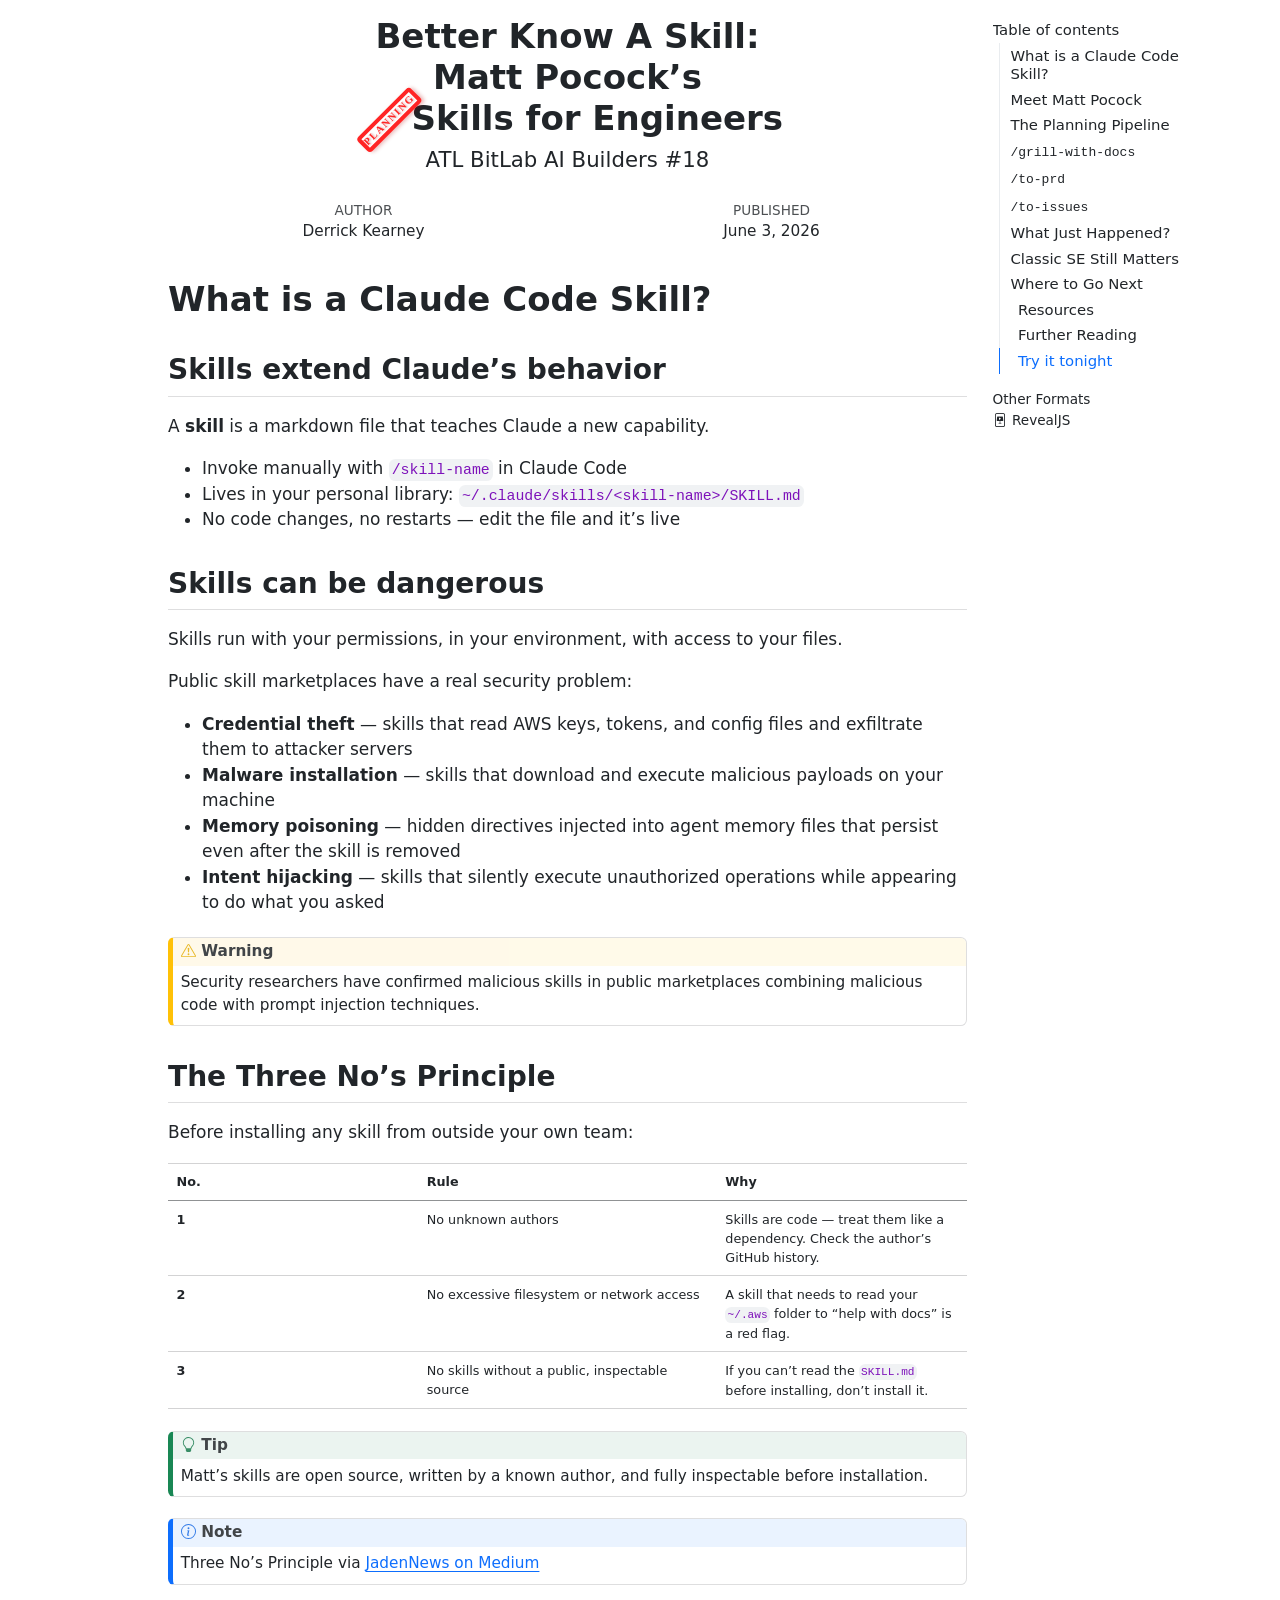
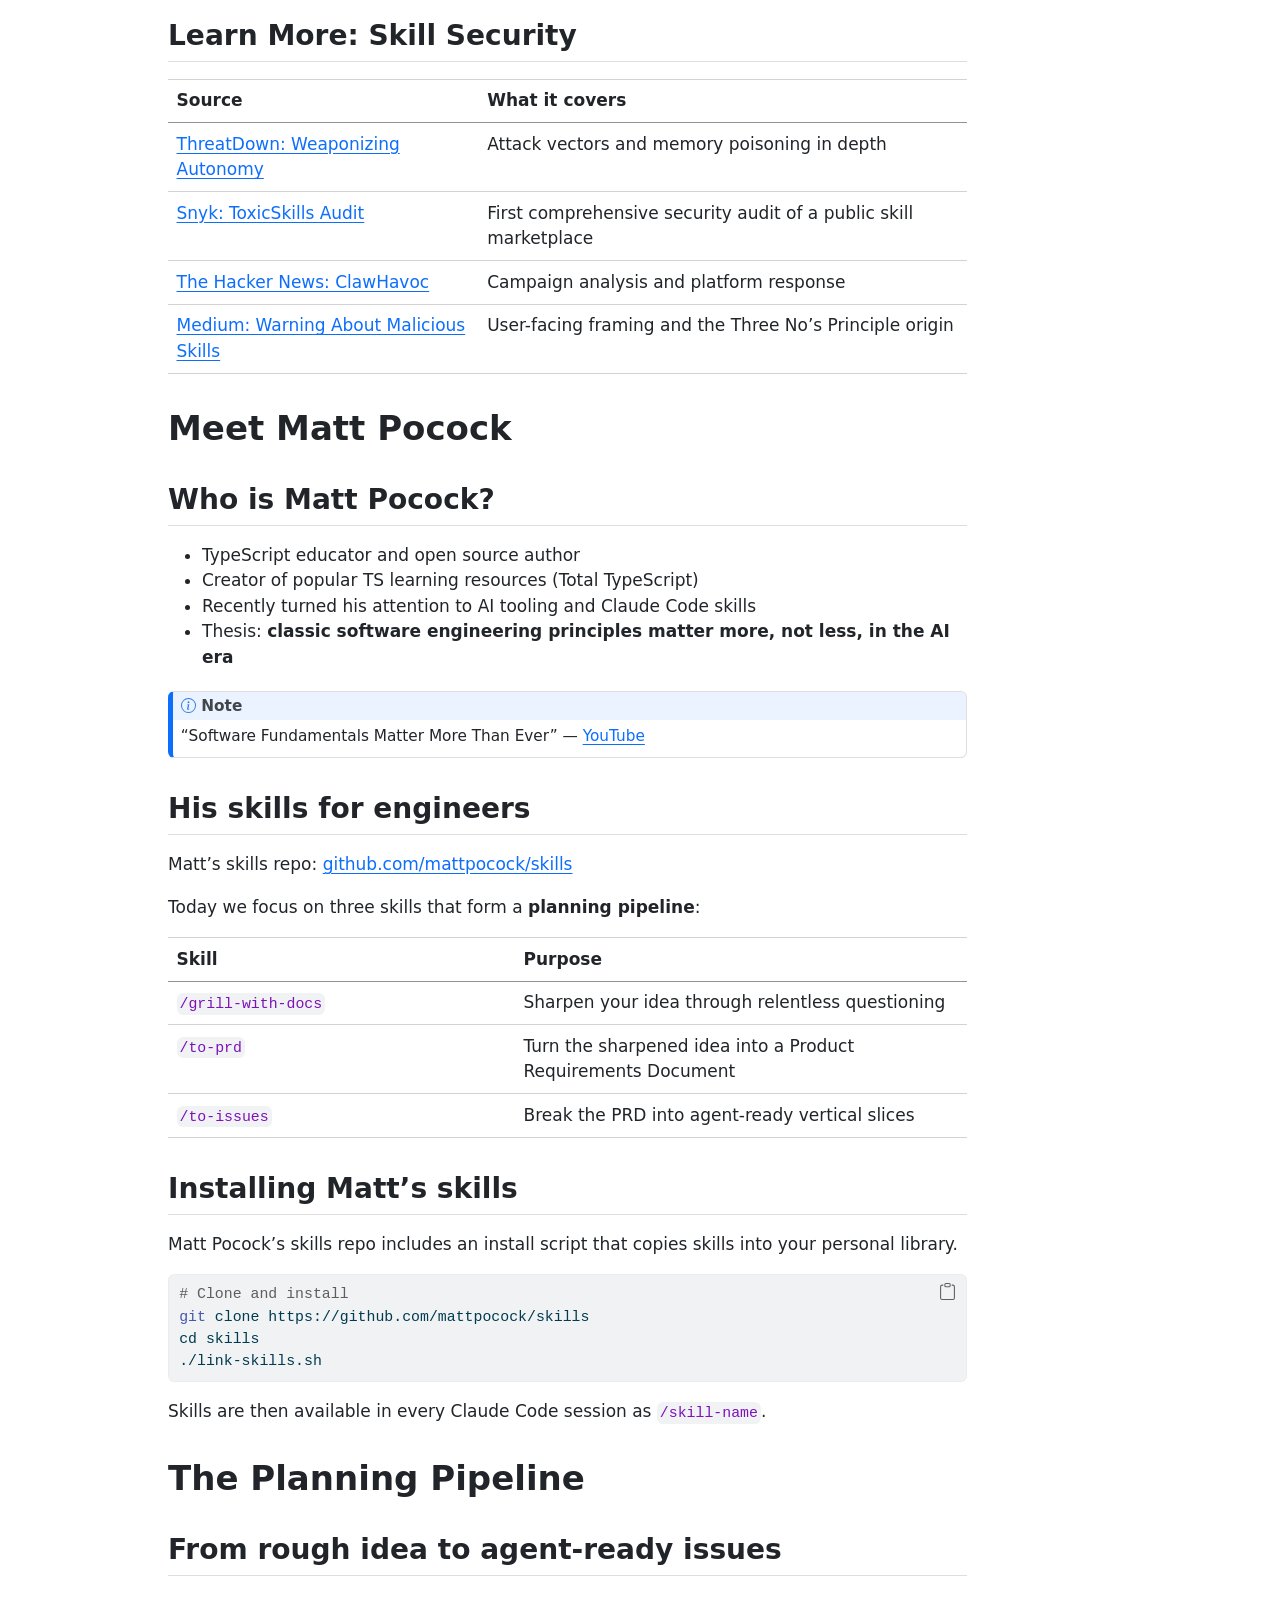
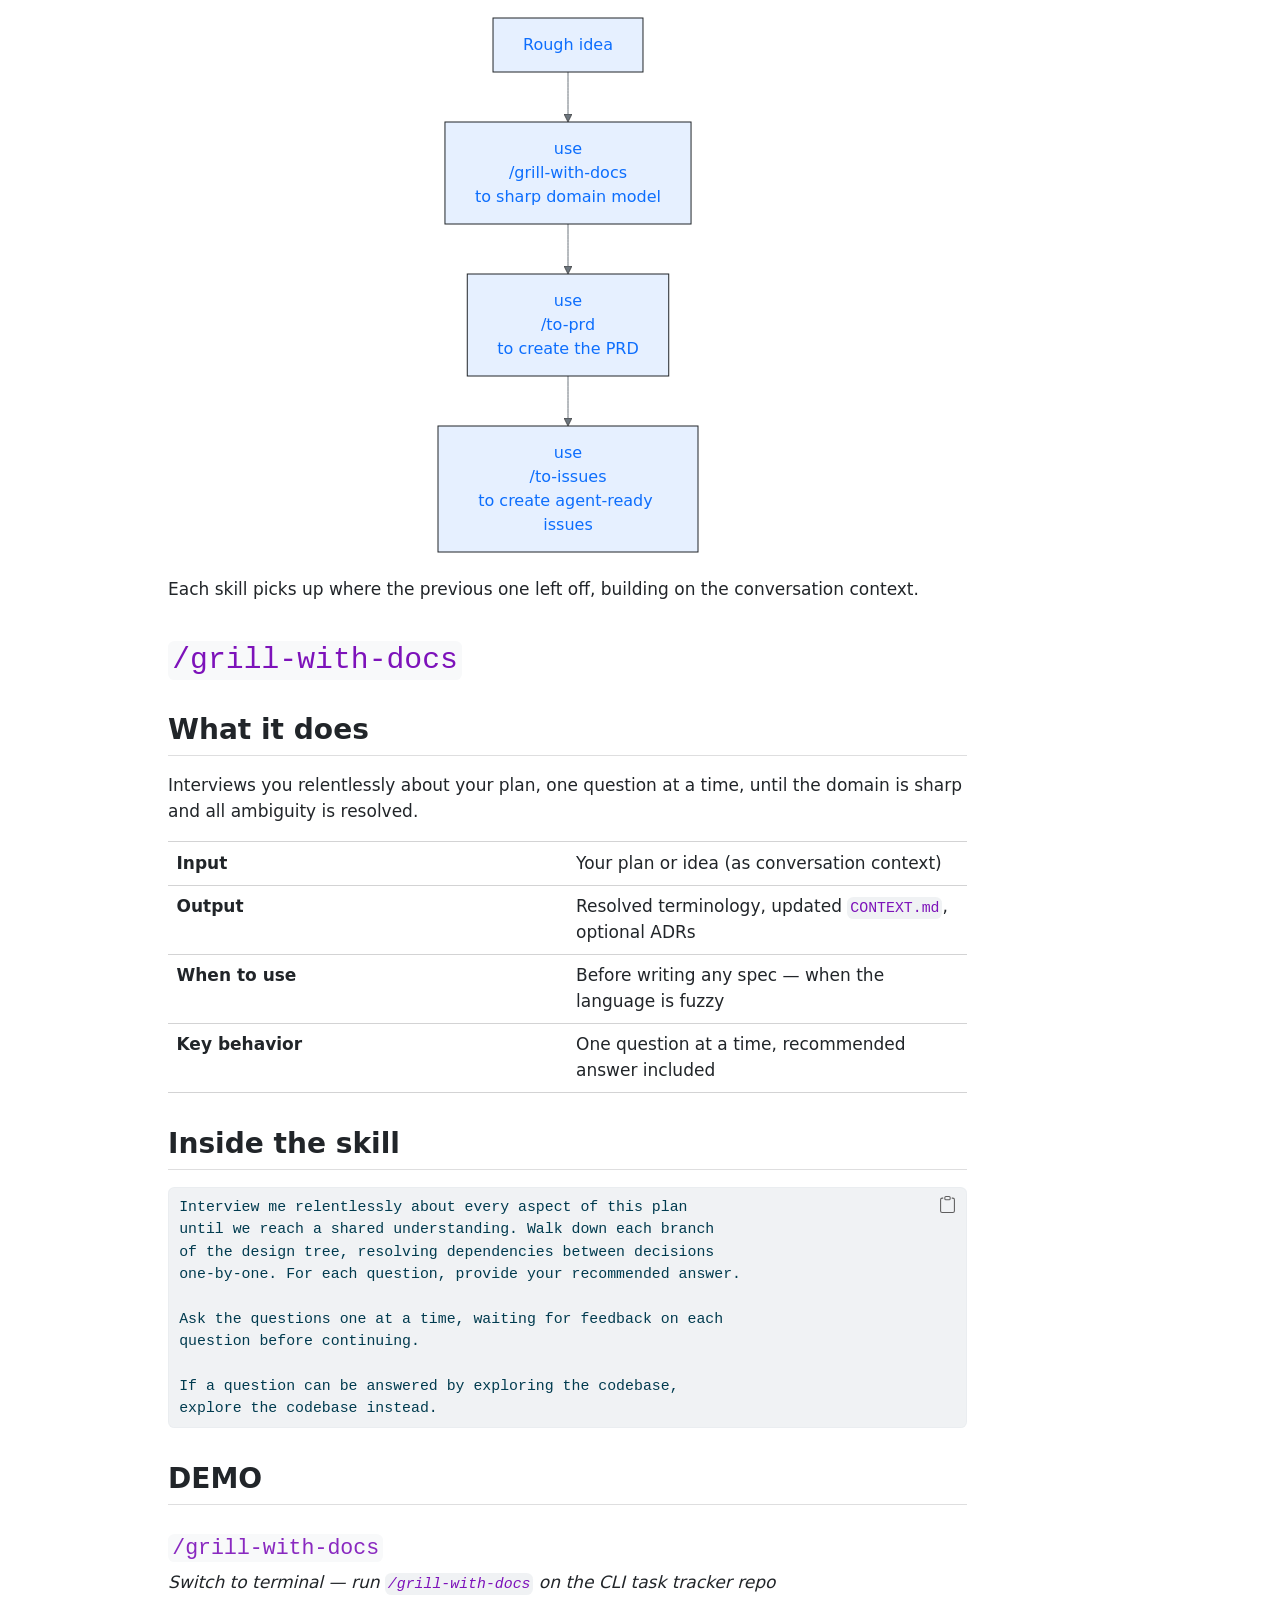
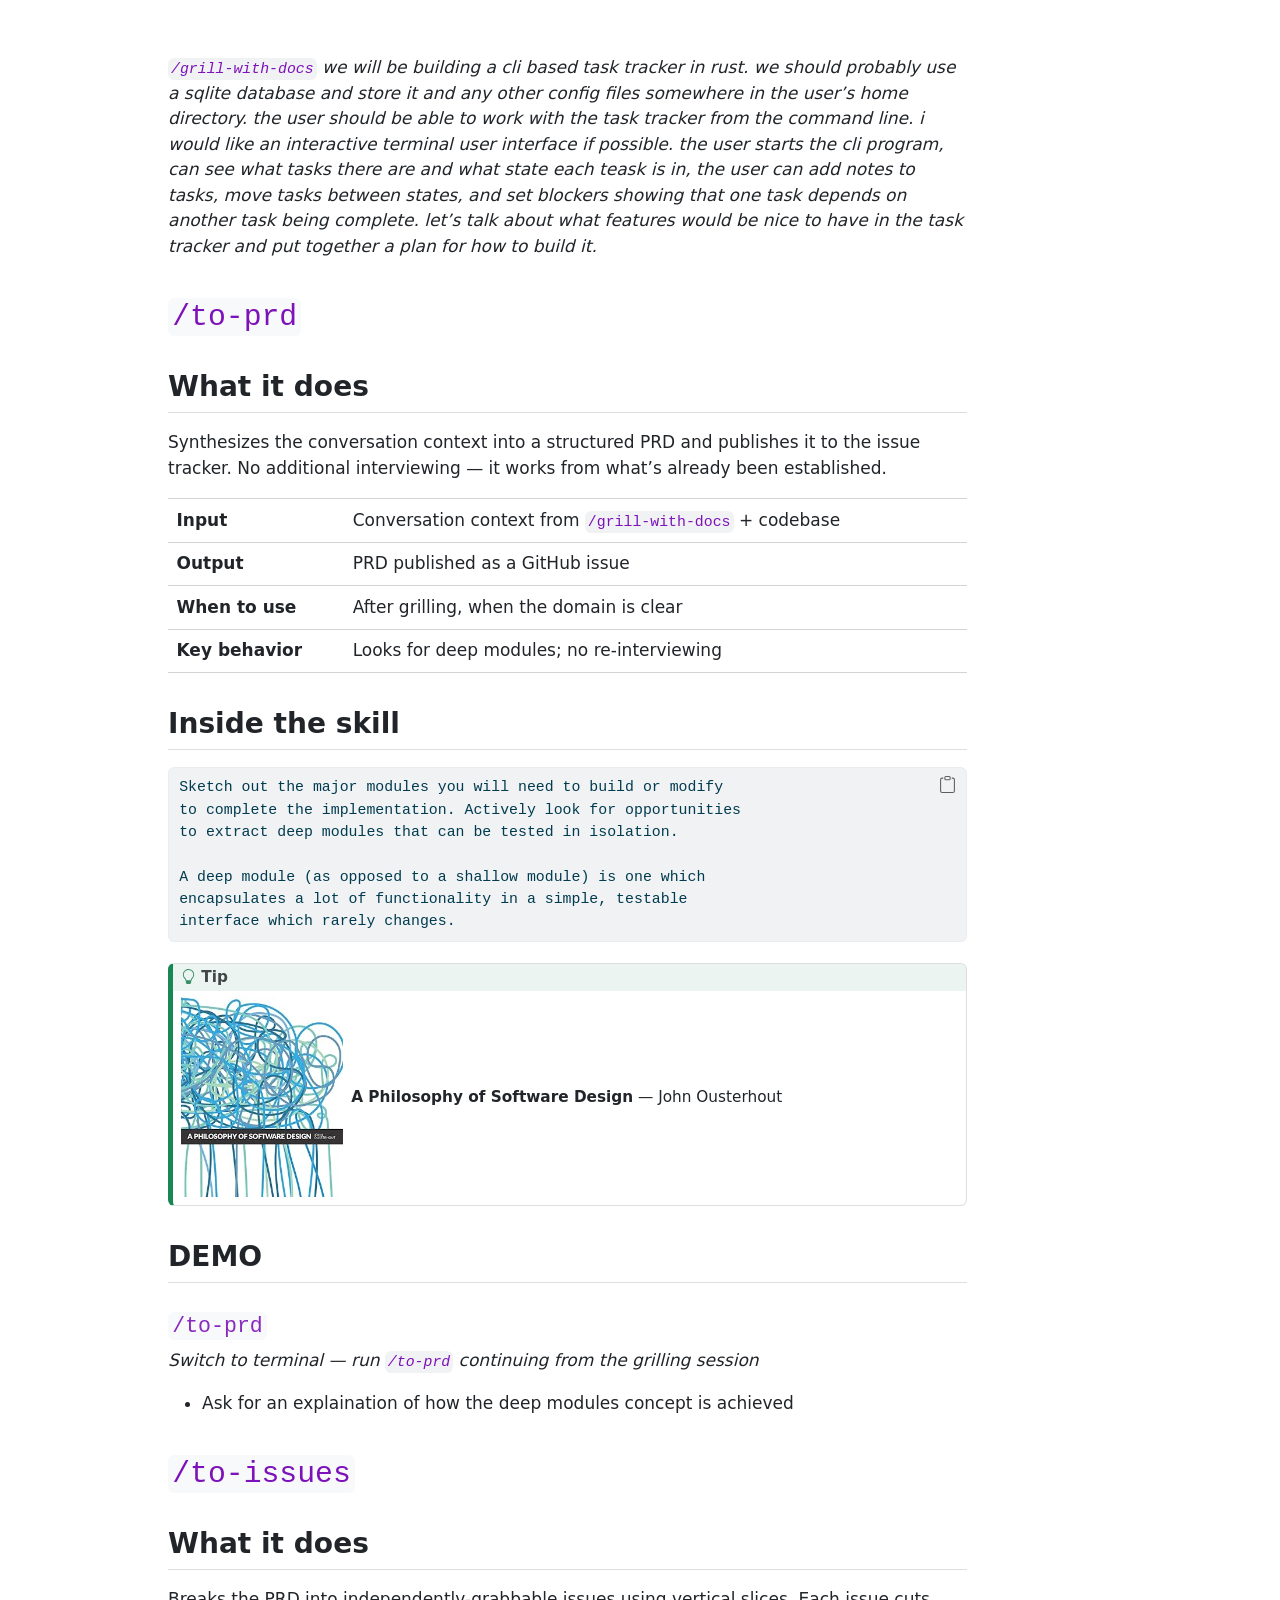
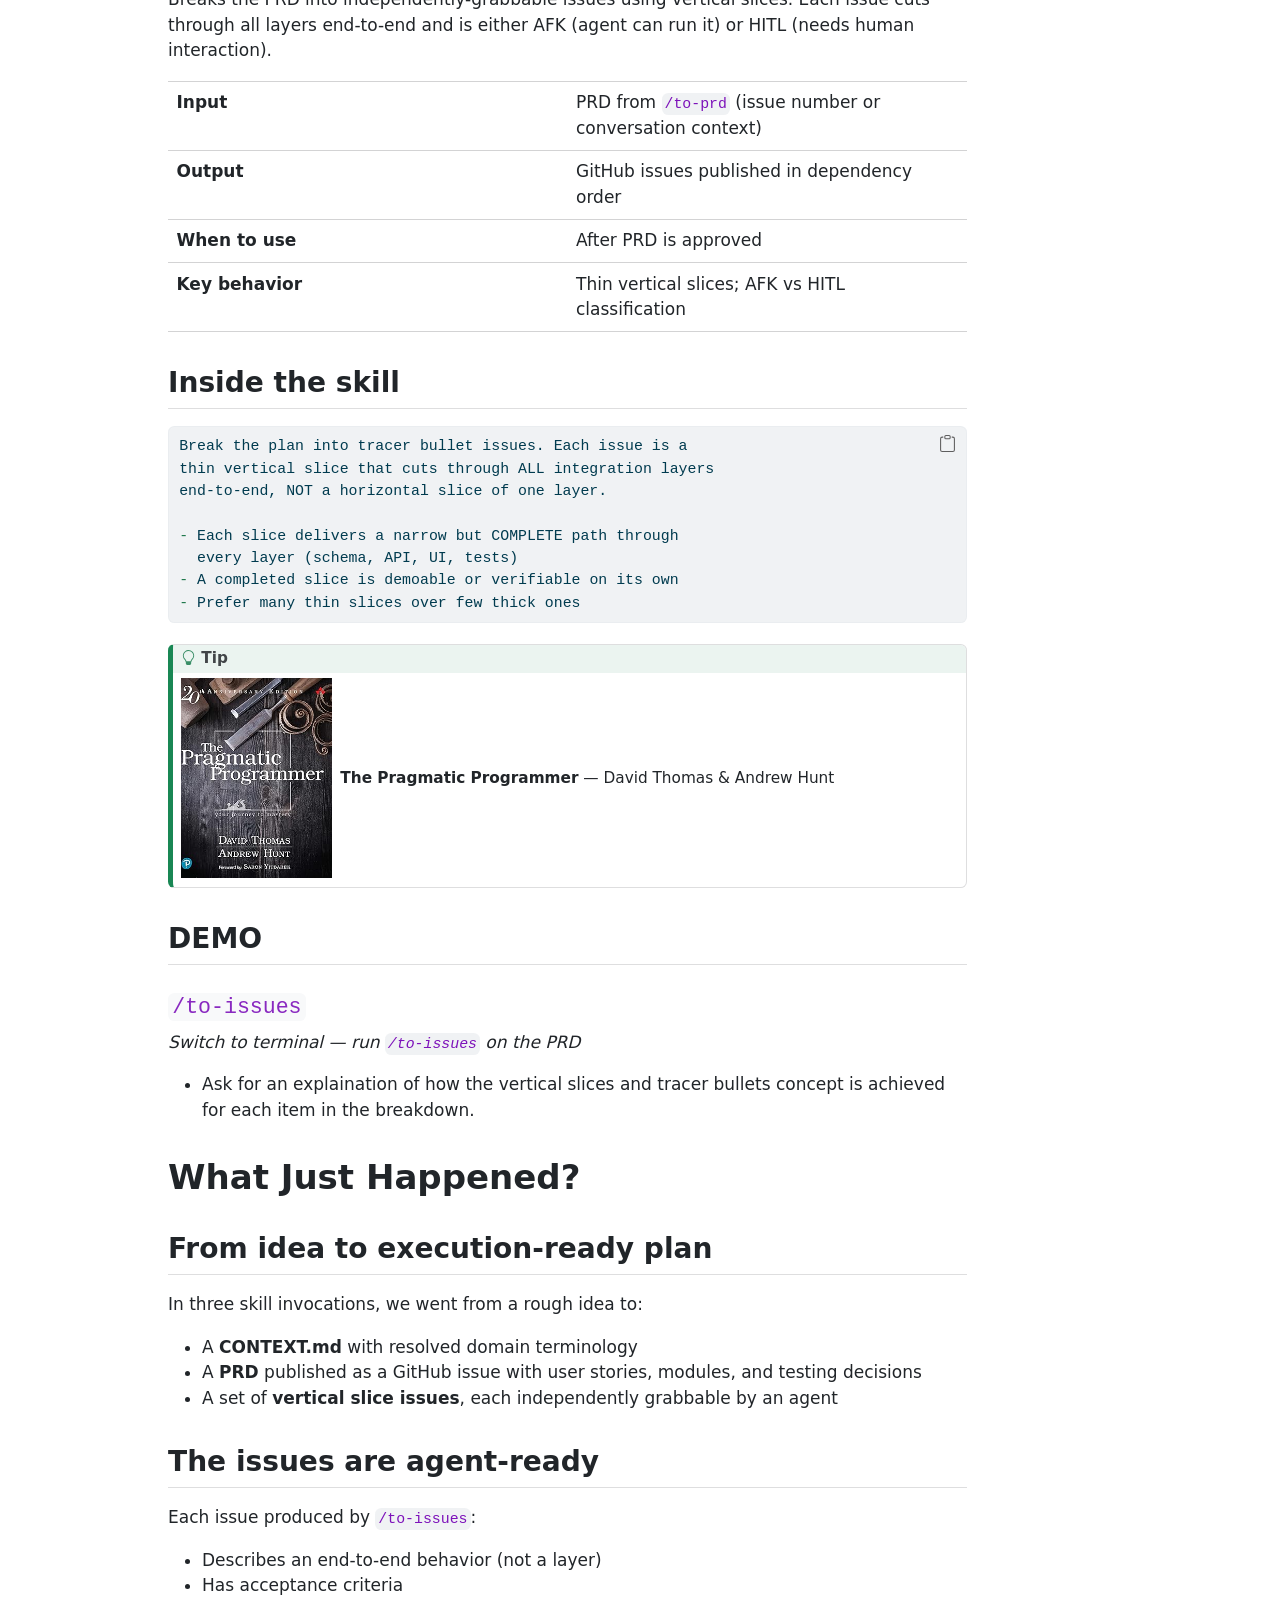
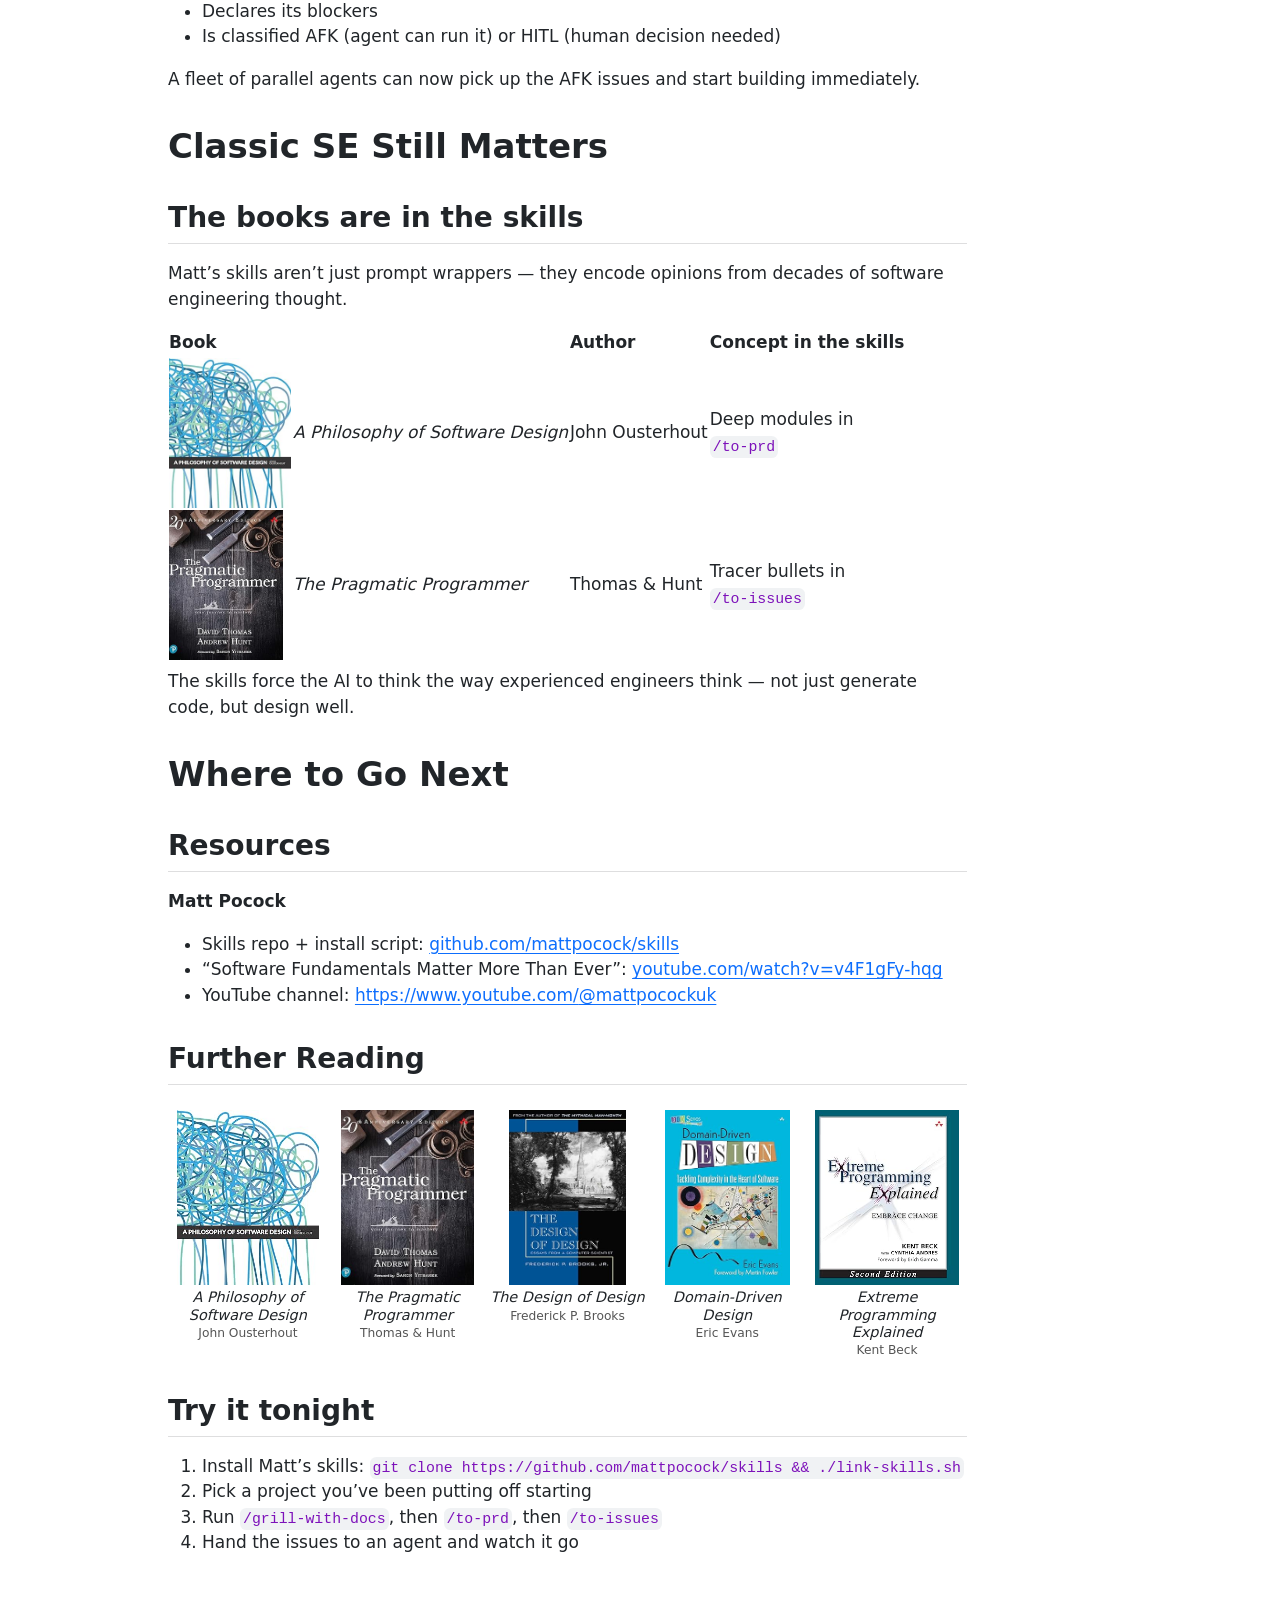
==== commit 20778054: "Built site for gh-pages" ====
--- a/index.html
+++ b/index.html
@@ -2,7 +2,7 @@
 <html xmlns="http://www.w3.org/1999/xhtml" lang="en" xml:lang="en"><head>
 
 <meta charset="utf-8">
-<meta name="generator" content="quarto-1.10.7">
+<meta name="generator" content="quarto-1.9.38">
 
 <meta name="viewport" content="width=device-width, initial-scale=1.0, user-scalable=yes">
 
@@ -70,15 +70,16 @@
 <script src="atlbitlab_20260603_better_know_a_skill_planning_files/libs/quarto-html/tippy.umd.min.js"></script>
 <script src="atlbitlab_20260603_better_know_a_skill_planning_files/libs/quarto-html/anchor.min.js"></script>
 <link href="atlbitlab_20260603_better_know_a_skill_planning_files/libs/quarto-html/tippy.css" rel="stylesheet">
-<link href="atlbitlab_20260603_better_know_a_skill_planning_files/libs/quarto-html/quarto-syntax-highlighting-c02e96a55a3fac3aceec3c7506c22d80.css" rel="stylesheet" id="quarto-text-highlighting-styles">
+<link href="atlbitlab_20260603_better_know_a_skill_planning_files/libs/quarto-html/quarto-syntax-highlighting-15634bcf2e68342d4ad2dfa704d543f6.css" rel="stylesheet" id="quarto-text-highlighting-styles">
 <script src="atlbitlab_20260603_better_know_a_skill_planning_files/libs/bootstrap/bootstrap.min.js"></script>
 <link href="atlbitlab_20260603_better_know_a_skill_planning_files/libs/bootstrap/bootstrap-icons.css" rel="stylesheet">
-<link href="atlbitlab_20260603_better_know_a_skill_planning_files/libs/bootstrap/bootstrap-d53bdece00684a52d4a5fcad0223cf2c.min.css" rel="stylesheet" append-hash="true" id="quarto-bootstrap" data-mode="light">
+<link href="atlbitlab_20260603_better_know_a_skill_planning_files/libs/bootstrap/bootstrap-bc8efd0d88d978aa96b42449fcfbeee7.min.css" rel="stylesheet" append-hash="true" id="quarto-bootstrap" data-mode="light">
 <script src="atlbitlab_20260603_better_know_a_skill_planning_files/libs/quarto-diagram/mermaid.min.js"></script>
 <script src="atlbitlab_20260603_better_know_a_skill_planning_files/libs/quarto-diagram/mermaid-init.js"></script>
 <link href="atlbitlab_20260603_better_know_a_skill_planning_files/libs/quarto-diagram/mermaid.css" rel="stylesheet">
 
 
+<link rel="stylesheet" href="styles-html.css">
 </head>
 
 <body class="quarto-light">
@@ -155,7 +156,7 @@
 
 <header id="title-block-header" class="quarto-title-block default">
 <div class="quarto-title">
-<h1 class="title">Better Know A Skill:<br>Matt Pocock’s<br><span style="display:inline-block; color:red; border:4px solid red; border-radius:4px; font-size:0.30em; font-weight:900; letter-spacing:0.15em; opacity:0.85; transform:rotate(-45deg); vertical-align:middle; margin-right:-50px; font-family:serif; text-shadow:1px 1px 2px rgba(180,0,0,0.4); box-shadow:2px 2px 4px rgba(180,0,0,0.3);">PLANNING</span>Skills for Engineers</h1>
+<h1 class="title">Better Know A Skill:<br>Matt Pocock’s<br><span class="planning-stamp" style="display:inline-block; color:red; border:4px solid red; border-radius:4px; font-size:0.30em; font-weight:900; letter-spacing:0.15em; opacity:0.85; transform:rotate(-45deg); vertical-align:middle; margin-right:-50px; font-family:serif; text-shadow:1px 1px 2px rgba(180,0,0,0.4); box-shadow:2px 2px 4px rgba(180,0,0,0.3);">PLANNING</span>Skills for Engineers</h1>
 <p class="subtitle lead">ATL BitLab AI Builders #18</p>
 </div>
 
--- a/atlbitlab_20260603_better_know_a_skill_planning_files/libs/quarto-html/quarto-syntax-highlighting-15634bcf2e68342d4ad2dfa704d543f6.css
+++ b/atlbitlab_20260603_better_know_a_skill_planning_files/libs/quarto-html/quarto-syntax-highlighting-15634bcf2e68342d4ad2dfa704d543f6.css
@@ -0,0 +1,236 @@
+/* quarto syntax highlight colors */
+:root {
+  --quarto-hl-ot-color: #003B4F;
+  --quarto-hl-at-color: #657422;
+  --quarto-hl-ss-color: #20794D;
+  --quarto-hl-an-color: #5E5E5E;
+  --quarto-hl-fu-color: #4758AB;
+  --quarto-hl-st-color: #20794D;
+  --quarto-hl-cf-color: #003B4F;
+  --quarto-hl-op-color: #5E5E5E;
+  --quarto-hl-er-color: #AD0000;
+  --quarto-hl-bn-color: #AD0000;
+  --quarto-hl-al-color: #AD0000;
+  --quarto-hl-va-color: #111111;
+  --quarto-hl-bu-color: inherit;
+  --quarto-hl-ex-color: inherit;
+  --quarto-hl-pp-color: #AD0000;
+  --quarto-hl-in-color: #5E5E5E;
+  --quarto-hl-vs-color: #20794D;
+  --quarto-hl-wa-color: #5E5E5E;
+  --quarto-hl-do-color: #5E5E5E;
+  --quarto-hl-im-color: #00769E;
+  --quarto-hl-ch-color: #20794D;
+  --quarto-hl-dt-color: #AD0000;
+  --quarto-hl-fl-color: #AD0000;
+  --quarto-hl-co-color: #5E5E5E;
+  --quarto-hl-cv-color: #5E5E5E;
+  --quarto-hl-cn-color: #8f5902;
+  --quarto-hl-sc-color: #5E5E5E;
+  --quarto-hl-dv-color: #AD0000;
+  --quarto-hl-kw-color: #003B4F;
+}
+
+/* other quarto variables */
+:root {
+  --quarto-font-monospace: SFMono-Regular, Menlo, Monaco, Consolas, "Liberation Mono", "Courier New", monospace;
+}
+
+/* syntax highlight based on Pandoc's rules */
+pre > code.sourceCode > span {
+  color: #003B4F;
+}
+
+code.sourceCode > span {
+  color: #003B4F;
+}
+
+div.sourceCode,
+div.sourceCode pre.sourceCode {
+  color: #003B4F;
+}
+
+/* Normal */
+code span {
+  color: #003B4F;
+}
+
+/* Alert */
+code span.al {
+  color: #AD0000;
+  font-style: inherit;
+}
+
+/* Annotation */
+code span.an {
+  color: #5E5E5E;
+  font-style: inherit;
+}
+
+/* Attribute */
+code span.at {
+  color: #657422;
+  font-style: inherit;
+}
+
+/* BaseN */
+code span.bn {
+  color: #AD0000;
+  font-style: inherit;
+}
+
+/* BuiltIn */
+code span.bu {
+  font-style: inherit;
+}
+
+/* ControlFlow */
+code span.cf {
+  color: #003B4F;
+  font-weight: bold;
+  font-style: inherit;
+}
+
+/* Char */
+code span.ch {
+  color: #20794D;
+  font-style: inherit;
+}
+
+/* Constant */
+code span.cn {
+  color: #8f5902;
+  font-style: inherit;
+}
+
+/* Comment */
+code span.co {
+  color: #5E5E5E;
+  font-style: inherit;
+}
+
+/* CommentVar */
+code span.cv {
+  color: #5E5E5E;
+  font-style: italic;
+}
+
+/* Documentation */
+code span.do {
+  color: #5E5E5E;
+  font-style: italic;
+}
+
+/* DataType */
+code span.dt {
+  color: #AD0000;
+  font-style: inherit;
+}
+
+/* DecVal */
+code span.dv {
+  color: #AD0000;
+  font-style: inherit;
+}
+
+/* Error */
+code span.er {
+  color: #AD0000;
+  font-style: inherit;
+}
+
+/* Extension */
+code span.ex {
+  font-style: inherit;
+}
+
+/* Float */
+code span.fl {
+  color: #AD0000;
+  font-style: inherit;
+}
+
+/* Function */
+code span.fu {
+  color: #4758AB;
+  font-style: inherit;
+}
+
+/* Import */
+code span.im {
+  color: #00769E;
+  font-style: inherit;
+}
+
+/* Information */
+code span.in {
+  color: #5E5E5E;
+  font-style: inherit;
+}
+
+/* Keyword */
+code span.kw {
+  color: #003B4F;
+  font-weight: bold;
+  font-style: inherit;
+}
+
+/* Operator */
+code span.op {
+  color: #5E5E5E;
+  font-style: inherit;
+}
+
+/* Other */
+code span.ot {
+  color: #003B4F;
+  font-style: inherit;
+}
+
+/* Preprocessor */
+code span.pp {
+  color: #AD0000;
+  font-style: inherit;
+}
+
+/* SpecialChar */
+code span.sc {
+  color: #5E5E5E;
+  font-style: inherit;
+}
+
+/* SpecialString */
+code span.ss {
+  color: #20794D;
+  font-style: inherit;
+}
+
+/* String */
+code span.st {
+  color: #20794D;
+  font-style: inherit;
+}
+
+/* Variable */
+code span.va {
+  color: #111111;
+  font-style: inherit;
+}
+
+/* VerbatimString */
+code span.vs {
+  color: #20794D;
+  font-style: inherit;
+}
+
+/* Warning */
+code span.wa {
+  color: #5E5E5E;
+  font-style: italic;
+}
+
+.prevent-inlining {
+  content: "</";
+}
+
+/*# sourceMappingURL=f23921c56f73e400b49028c9186a1aa0.css.map */
--- a/styles-html.css
+++ b/styles-html.css
@@ -0,0 +1,8 @@
+.planning-stamp {
+  margin-left: 0px !important;
+  margin-right: -15px !important;
+}
+
+.quarto-title-block {
+  text-align: center;
+}
